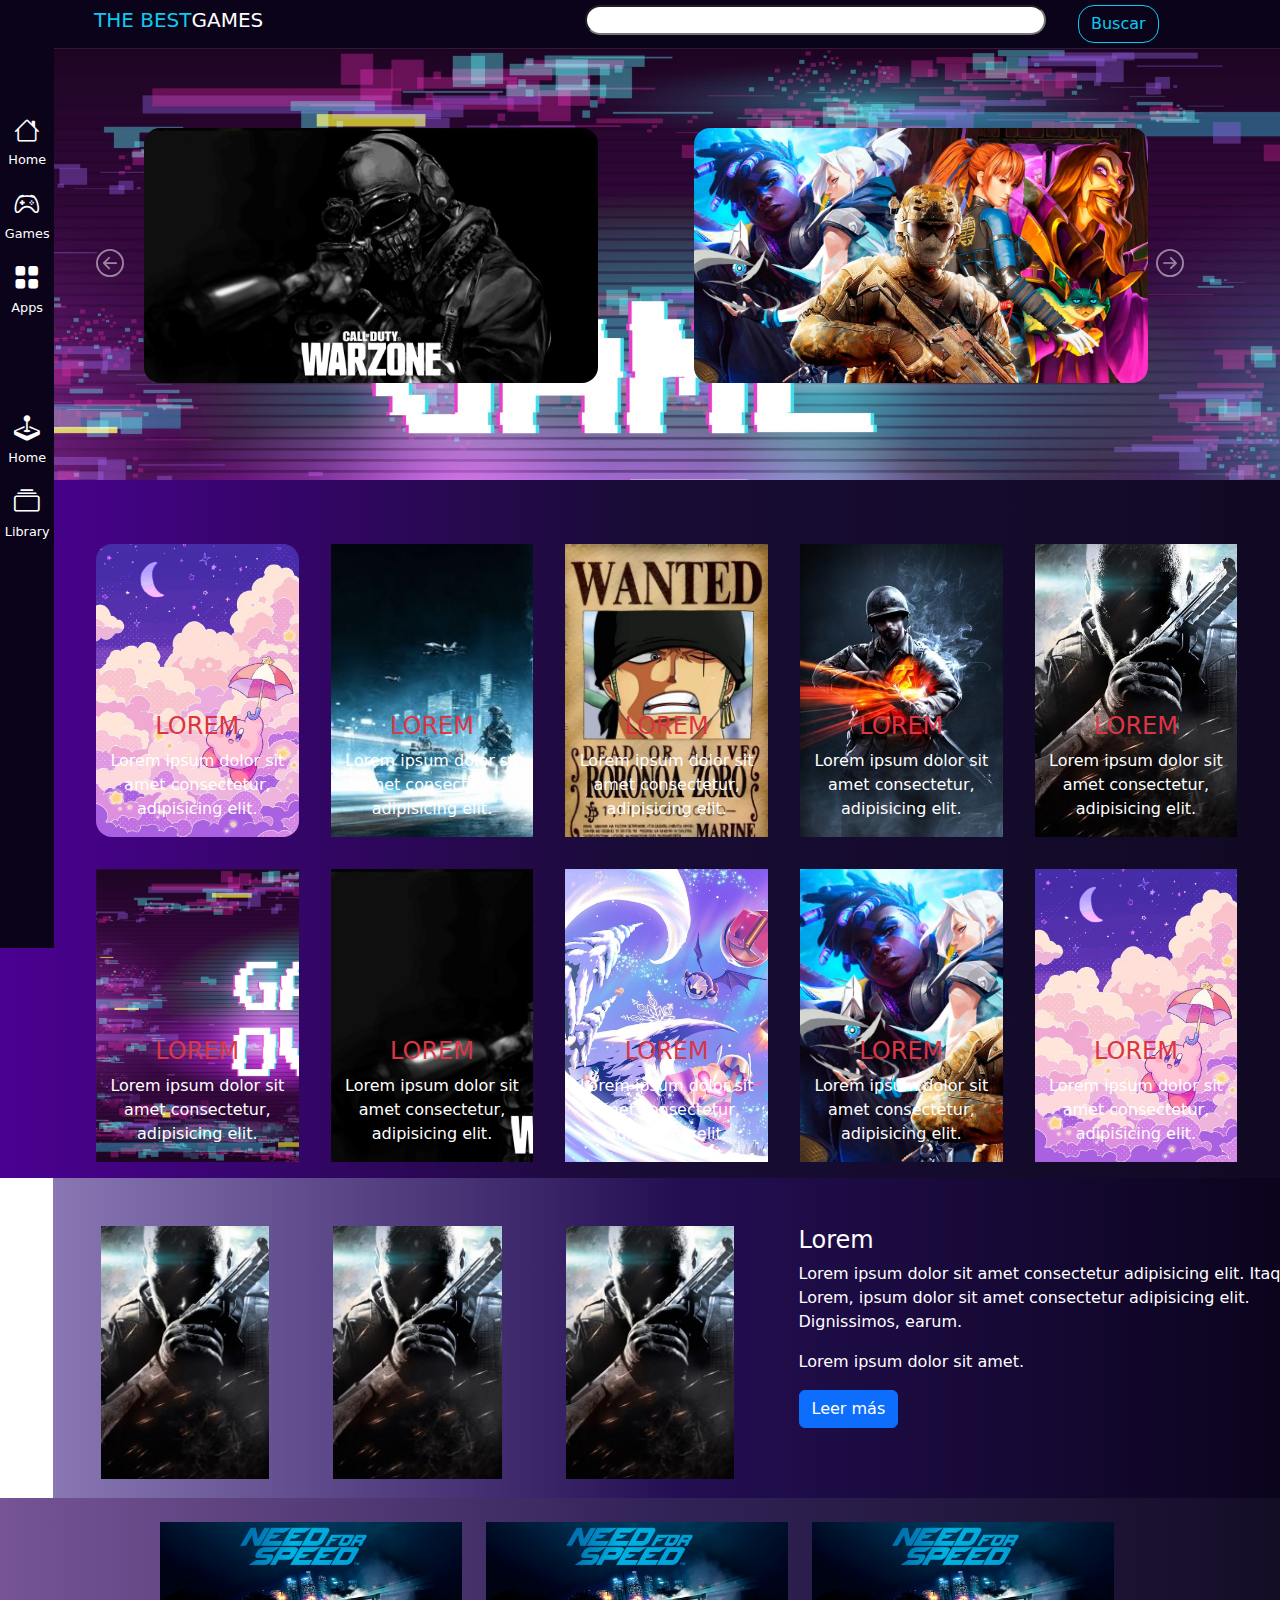
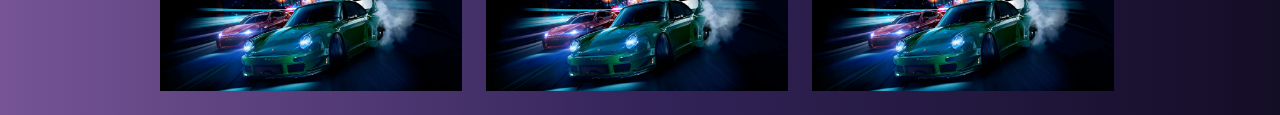
==== index.html @ 47a2bb4b "game" ====
<!DOCTYPE html>
<html lang="en">
<head>
    <meta charset="UTF-8">
    <meta name="viewport" content="width=device-width, initial-scale=1.0">
    <title>Document</title>
    <link href="https://cdn.jsdelivr.net/npm/bootstrap@5.3.3/dist/css/bootstrap.min.css" rel="stylesheet" integrity="sha384-QWTKZyjpPEjISv5WaRU9OFeRpok6YctnYmDr5pNlyT2bRjXh0JMhjY6hW+ALEwIH" crossorigin="anonymous">
    <link rel="stylesheet" href="https://cdn.jsdelivr.net/npm/bootstrap-icons@1.11.3/font/bootstrap-icons.min.css">
    <link rel="stylesheet" href="css/estilos.css">

</head>
<body>
    
    <nav class="navbar navbar-expand-lg navbar-light  fixed-top">
        <div class="container">
            <div class="row">
                <div class="col logo">            
                    <a href="#" class="navbar-brand text-white"><span class="text-info">THE BEST</span>GAMES</a>
                </div>
                <div class="col-8">
                    <div class="row">
                        <div class="col-10  text-end">
                            <input class="form-control-md me-2 rounded-4 fs-6">

                        </div>
                        <div class="col-2">
                            <button type="button" class="btn btn-outline-info rounded-4">Buscar</button>

                        </div>
                    </div>
                </div>
            </div>
        </div>
    </nav>

    <div class="barra">
        <div class="row">
            <div class="col">
                <div class="cursor">
                    <i class="bi bi-house"></i>
                    <p>Home</p>
                </div>
                <div class="cursor">
                    <i class="bi bi-controller"></i>
                    <p>Games</p>
                </div>
                <div class="cursor">
                    <i class="bi bi-grid-fill"></i>
                    <p>Apps</p>
                </div>
            </div>

            <div class="col">
                <div class="cursor">
                    <i class="bi bi-joystick"></i>
                    <p>Home</p>
                </div>
                <div class="cursor">
                    <i class="bi bi-collection"></i>
                    <p>Library</p>
                </div>
            </div>
            
        </div>

    </div>

    <div class="container-fluid mt-5">
        <div id="carouselExampleAutoplaying" class="carousel slide" data-bs-ride="carousel">
            <div class="carousel-inner carrusel">
              <div class="carousel-item active">
                    <div class="row">
                        <div class="col col-md-5 col-lg-5 rounded-4">
                            <img src="img/maxresdefault.jpg" class="d-block w-100 unidos rounded-4" alt="...">
                        </div>
                        <div class="col col-md-5 col-lg-5 desa  rounded-4">
                            <img  src="img/1592562319_787311_1598713886_noticia_normal.jpg" class="d-block w-100 unidos rounded-4  " alt="">
                        </div>
                    </div>
              </div>
              <div class="carousel-item">
                    <div class="row">
                        <div class="col col-md-5 col-lg-5 rounded-4">
                            <img src="img/maxresdefault.jpg" class="d-block w-100 unidos rounded-4" alt="...">
                        </div>
                        <div class="col col-md-5 col-lg-5 desa  rounded-4">
                            <img  src="img/1592562319_787311_1598713886_noticia_normal.jpg" class="d-block w-100 unidos rounded-4  " alt="">
                        </div>
                    </div>
              </div>
              <div class="carousel-item ">
                    <div class="row">
                        <div class="col col-md-5 col-lg-5 rounded-4">
                            <img src="img/maxresdefault.jpg" class="d-block w-100 unidos rounded-4" alt="...">
                        </div>
                        <div class="col col-md-5 col-lg-5 desa  rounded-4">
                            <img  src="img/1592562319_787311_1598713886_noticia_normal.jpg" class="d-block w-100 unidos rounded-4  " alt="">
                        </div>
                    </div>           
                </div>
            </div>
            <button class="carousel-control-prev" type="button" data-bs-target="#carouselExampleAutoplaying" data-bs-slide="prev">
              <span class="carousel-control bi bi-arrow-left-circle fs-3" aria-hidden="true"></span>
              <span class="visually-hidden">Previous</span>
            </button>
            <button class="carousel-control-next" type="button" data-bs-target="#carouselExampleAutoplaying" data-bs-slide="next">
              <span class="carousel-control bi bi-arrow-right-circle fs-3" aria-hidden="true"></span>
              <span class="visually-hidden">Next</span>
            </button>
          </div>

    </div>
    
    <section class="contenido">
        <div class="row">
            <div class="col-5 col-md-5 col-lg-2  imagen rounded-4">
                <h4><span class="text-danger">LOREM</span></h4>
                <p>Lorem ipsum dolor sit amet consectetur, adipisicing elit.</p>
            </div>
            <div class="col-5 col-md-5 col-lg-2  imagen dos">
                <h4><span class="text-danger">LOREM</span></h4>
                <p>Lorem ipsum dolor sit amet consectetur, adipisicing elit.</p>
            </div>
            <div class="col-5 col-md-5 col-lg-2  imagen tres">
                <h4><span class="text-danger">LOREM</span></h4>
                <p>Lorem ipsum dolor sit amet consectetur, adipisicing elit.</p>
            </div>
            <div class="col-5 col-md-5 col-lg-2  imagen cuatro">
                <h4><span class="text-danger">LOREM</span></h4>
                <p>Lorem ipsum dolor sit amet consectetur, adipisicing elit.</p>
            </div>
            <div class="col-5 col-md-5 col-lg-2  imagen cinco">
                <h4><span class="text-danger">LOREM</span></h4>
                <p>Lorem ipsum dolor sit amet consectetur, adipisicing elit.</p>
            </div>
            <div class="col-5 col-md-5 col-lg-2  imagen seis">
                <h4><span class="text-danger">LOREM</span></h4>
                <p>Lorem ipsum dolor sit amet consectetur, adipisicing elit.</p>
            </div>
            <div class="col-5 col-md-5 col-lg-2  imagen siete">
                <h4><span class="text-danger">LOREM</span></h4>
                <p>Lorem ipsum dolor sit amet consectetur, adipisicing elit.</p>
            </div>
            <div class="col-5 col-md-5 col-lg-2  imagen ocho">
                <h4><span class="text-danger">LOREM</span></h4>
                <p>Lorem ipsum dolor sit amet consectetur, adipisicing elit.</p>
            </div>
            <div class="col-5 col-md-5 col-lg-2  imagen nueve">
                <h4><span class="text-danger">LOREM</span></h4>
                <p>Lorem ipsum dolor sit amet consectetur, adipisicing elit.</p>
            </div>
            <div class="col-5 col-md-5 col-lg-2  imagen diez">
                <h4><span class="text-danger">LOREM</span></h4>
                <p>Lorem ipsum dolor sit amet consectetur, adipisicing elit.</p>
            </div>
          
        </div>
        
    </section>

    <section class="container-fluid-dos degrada">
        <div class="row">
          <div class="col-4 col-md-3 col-lg tama uno"> 
                <img src="img/p5.jpg" alt="">
          </div>
          <div class="col-4 col-md-3 col-lg tama"> 
                <img src="img/p5.jpg" alt="">
            </div>
          <div class="col-4 col-md-3 col-lg tama"> 
             <img src="img/p5.jpg" alt="">
            </div>
           <div class="col-12 col-md-3 col-lg-5 texto">
                <h4 class="text-white mt-5">Lorem</h4>
                <p class="text-white">Lorem ipsum dolor sit amet consectetur adipisicing elit. Itaque! Lorem, ipsum dolor sit amet consectetur adipisicing elit. Dignissimos, earum.</p>
                <p class="text-white">Lorem ipsum dolor sit amet.</p>
                <a class="btn btn-primary" href="#">Leer más</a>
            </div>
        </div>
    </section>
    <section class="container-fluid-tres">
        <div class="row">
            <div class="col-8 col-md-3 col-lg-3 pt-4 pb-4 primero">
                <img src="img/Need-for-Speed-2015-header-art.jpg" alt="">
            </div>
            <div class="col-8 col-md-3 col-lg-3  pt-4 pb-4 segundo">
                <img src="img/Need-for-Speed-2015-header-art.jpg" alt="">
            </div>
            <div class="col-8 col-md-3 col-lg-3  pt-4 pb-4 tercero">
                <img src="img/Need-for-Speed-2015-header-art.jpg" alt="">
            </div>
            
        </div>
        
    </section>
    

    





    <script src="https://cdn.jsdelivr.net/npm/bootstrap@5.3.3/dist/js/bootstrap.bundle.min.js" integrity="sha384-YvpcrYf0tY3lHB60NNkmXc5s9fDVZLESaAA55NDzOxhy9GkcIdslK1eN7N6jIeHz" crossorigin="anonymous"></script>
</body>
</html>
---- css/estilos.css ----
nav{
    background-color: rgb(10, 3, 26);
    width: 100%;
    height: 3em;
    position: fixed;
    color: white;
}
nav .row{
    width: 100%;
    margin: 0;
}

nav input{
    border-radius: 24px 24px;
    width: 80%;
}
nav i{
    font-size: 1.2em;
}
nav h2{
    font-size: 1.5em;
    padding: 0.2em;
    margin-left: 0.5em;
}

.barra{
    background-color: rgb(10, 3, 26);
    width: 3.4em;
    height: 100%;
    position: fixed;
    color: white;
    
}
.row{
    height: 50%;
    margin-top: 4em;
}
.barra .col{
    font-size: 1.6em;
    text-align: center;
    margin: 0 auto;
    margin-bottom: 3em;
    cursor: pointer;
}
.barra .col p{
    font-size: 0.5em;
}
.barra .cursor:hover{
    color: rgba(121, 110, 110, 0.685);
}

.container-fluid{ 
    padding: 1em;
    width: 100%;
    
    background-image: url('..//img/R.jpg');
    background-size: cover;
}

.container-fluid .col{
    
    margin-left: 4.5em;
    
}



img{
    max-width: 100%;
}


#carouselE1, .carousel-item{
    height: 400px;
}
.carrusel{
    width: 90%;
    margin-left: 3.5em;
}

.contenido{
    
    background-color: rgba(10, 3, 26, 0.952);
    background-image: linear-gradient( to right, rgb(75, 0, 146),  rgba(26, 10, 63, 0.63), rgba(13, 5, 34, 0.548) );
    padding-top: 1em;
    padding-bottom: 1em;
    background-size: cover;
}
.contenido .imagen{
    background-image: url('..//img/ky.jpg');
    background-size: cover;
    margin-left: 2em;
    cursor: pointer;
    margin-top: 2em;
}
.contenido  .dos{
    background-image: url('..//img/p1.jpg');
    background-size: cover;
   
}
.contenido  .tres{
    background-image: url('..//img/p2.jpg');
    background-size: cover;
   
}
.contenido  .cuatro{
    background-image: url('..//img/p3.jpg');
    background-size: cover;
   
}
.contenido  .cinco{
    background-image: url('..//img/p5.jpg');
    background-size: cover;
   
}
.contenido  .seis{
    background-image: url('..//img/R.jpg');
    background-size: cover;
   
}
.contenido  .siete{
    background-image: url('..//img/maxresdefault.jpg');
    background-size: cover;
   
}
.contenido  .ocho{
    background-image: url('..//img/ky2.jpg');
    background-size: cover;
   
}
.contenido  .nueve{
    background-image: url('..//img/1592562319_787311_1598713886_noticia_normal.jpg');
    background-size: cover;
   
}
.contenido .imagen:hover{
    transition-duration: 1s ;
    width: 20%
    
}

.contenido .row{
    width: 95%;
    margin-left: 4em;
    text-align: center;
    margin-top: 1em;
}

.contenido .row h4{
    margin-top: 7em;
}
.contenido p{
    color: white;
}

.container-fluid-dos{
    border: black ;
    width: 98%;
    height: 20em;
    margin-left: 3.3em;
    margin-top: -4em;
    background-color: rgba(10, 3, 26, 0.952);
    background-image: linear-gradient( to right, rgba(143, 124, 187, 0.952),  rgba(36, 14, 85, 0.952), rgba(10, 3, 26, 0.952) );
}

.container-fluid-tres{
    margin-top: -4em;
    background-image: linear-gradient( to right, rgb(118, 84, 150),  rgba(31, 14, 73, 0.911), rgba(13, 6, 32, 0.973) );

}
.container .col{
    margin-right: 1em;
}


.degrada .tama{
    margin-top: 3em;
    padding-bottom: 3em;
    margin-right: -2em;
    
}
.degrada .uno{
    margin-left: 3em;
}

.degrada img{
    width: 70%;
}
.container-fluid-tres .primero{
    margin-left: 10em;
}
.container-fluid-tres .primero, .container-fluid-tres .segundo, .container-fluid-tres .tercero:hover{
    cursor: pointer;
    opacity: 20;
}


@media (max-width: 370px){
    .carousel-item{
        height: 15em;
        width: 110%;
        margin-left: -3em;
        
    }

    .carousel-item img{
        height: 200px;
    }

   
    .navbar .logo{
        display: none;
    }
    
    .barra{
        display: none;
    }
    .carousel-caption{
        bottom: 20px;
    }
    
    .carrusel{
        margin-left: 2em;
    }
    .container-fluid .col{
        
       margin-left: -2em;
       margin-top: -3em; 

        
    }
    
   
}
@media (max-width: 767px){
    .carousel-item{
        min-height: 200px;
    }
    .navbar .logo{
        display: none;
    }

    .carousel-item img{
        height: 300px;
    }
    .carousel-item .desa{
        display: none;
    }
    .carousel-caption{
        bottom: 30px;
    }

    .carousel-caption h5{
        font-size: 50px;
        margin-top: 0;
    }

    .carousel-caption p{
        width: 100%;
        font-size: 16px;
    }

   .bi-arrow-left-circle{
    margin-left: 2em;
   }
    .container-fluid .col{
        margin-left: -0.1em;
        
    }


   

    .contenido .imagen:hover{
        transition: none;
        display: none;
        
    }

    .degrada a{
        margin-left: 14em;
    }
    .degrada .texto p, .texto h4{
       display: none;
    }

    .container-fluid-tres .primero, .container-fluid-tres .segundo, .container-fluid-tres .tercero{
        margin-left: 8em;
    }
}



@media (min-width: 767px) and (max-width: 1115px){
   
    .container-fluid .col{
        margin-top: 1em;
        margin-left: 3em;
        
    }



    .contenido .imagen:hover{
        transition-duration: 1s ;
        width: 40%
        
    }


    
}
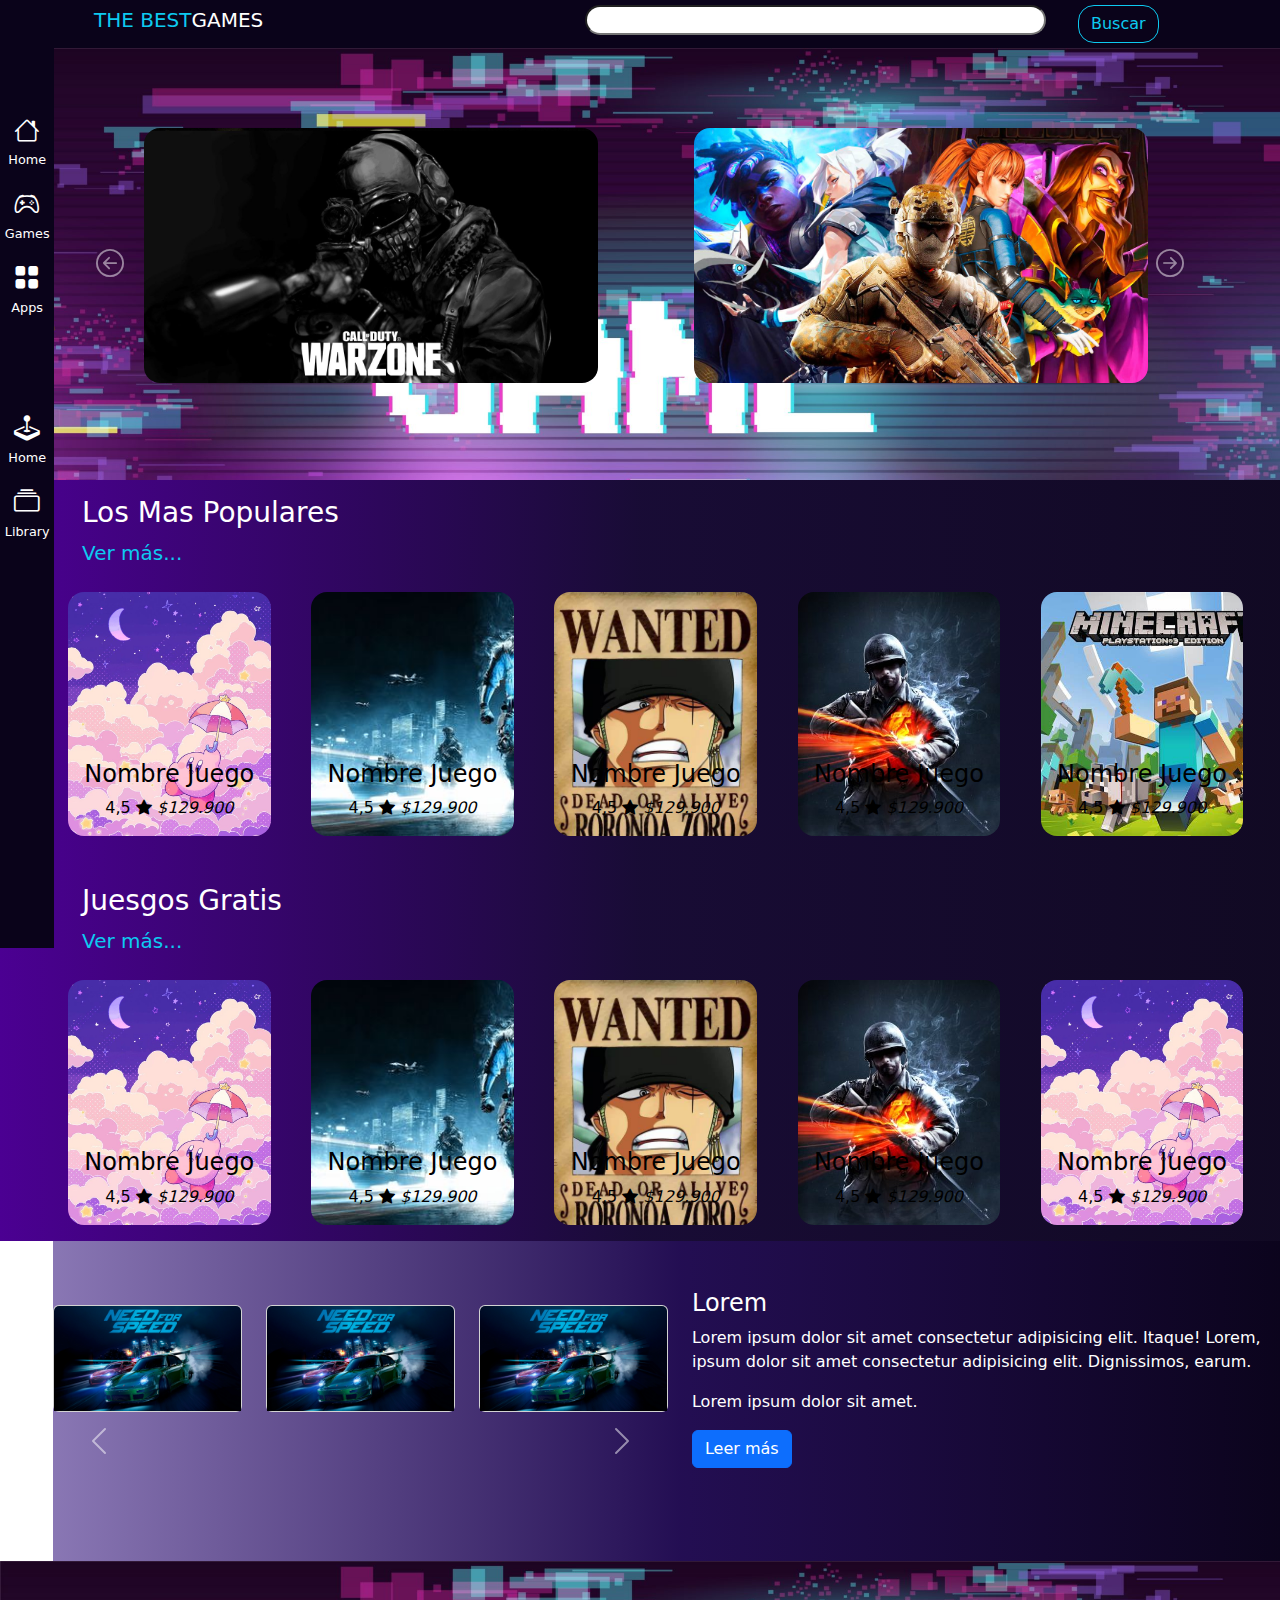
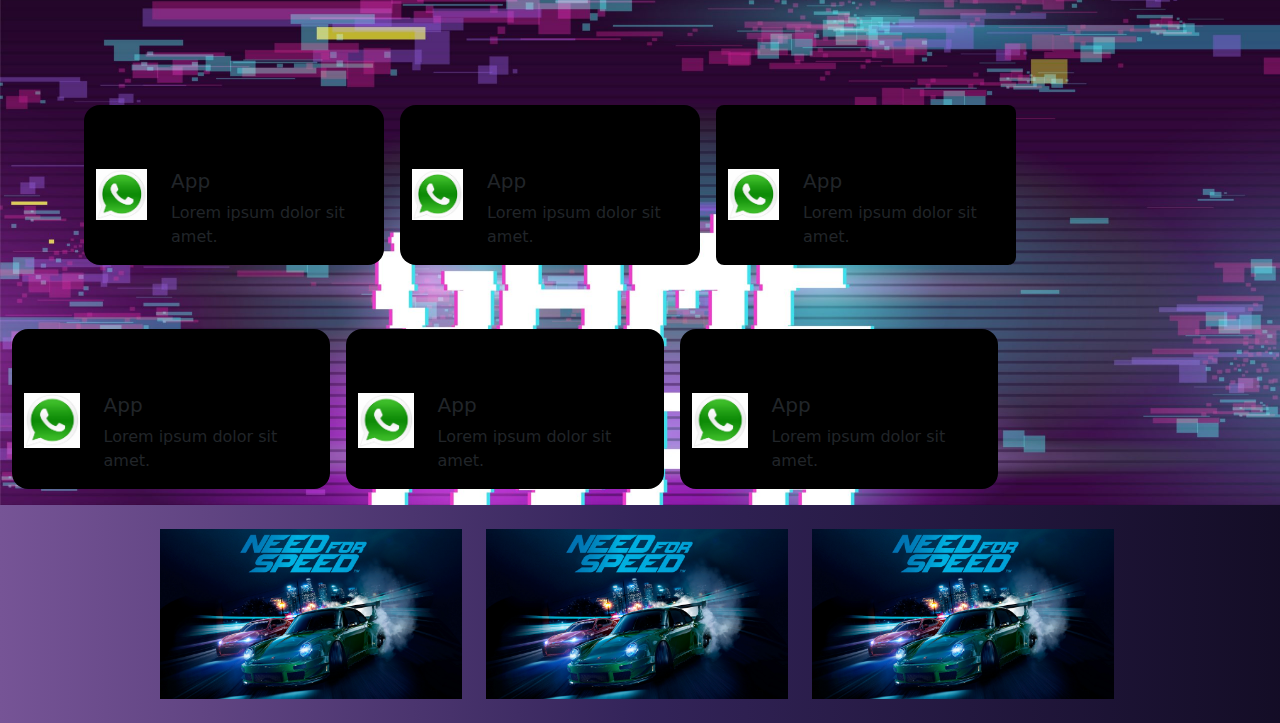
==== commit cad4dd2e: "game" ====
--- a/index.html
+++ b/index.html
@@ -111,72 +111,243 @@
 
     </div>
     
+    
     <section class="contenido">
-        <div class="row">
-            <div class="col-5 col-md-5 col-lg-2  imagen rounded-4">
-                <h4><span class="text-danger">LOREM</span></h4>
-                <p>Lorem ipsum dolor sit amet consectetur, adipisicing elit.</p>
-            </div>
-            <div class="col-5 col-md-5 col-lg-2  imagen dos">
-                <h4><span class="text-danger">LOREM</span></h4>
-                <p>Lorem ipsum dolor sit amet consectetur, adipisicing elit.</p>
-            </div>
-            <div class="col-5 col-md-5 col-lg-2  imagen tres">
-                <h4><span class="text-danger">LOREM</span></h4>
-                <p>Lorem ipsum dolor sit amet consectetur, adipisicing elit.</p>
-            </div>
-            <div class="col-5 col-md-5 col-lg-2  imagen cuatro">
-                <h4><span class="text-danger">LOREM</span></h4>
-                <p>Lorem ipsum dolor sit amet consectetur, adipisicing elit.</p>
-            </div>
-            <div class="col-5 col-md-5 col-lg-2  imagen cinco">
-                <h4><span class="text-danger">LOREM</span></h4>
-                <p>Lorem ipsum dolor sit amet consectetur, adipisicing elit.</p>
-            </div>
-            <div class="col-5 col-md-5 col-lg-2  imagen seis">
-                <h4><span class="text-danger">LOREM</span></h4>
-                <p>Lorem ipsum dolor sit amet consectetur, adipisicing elit.</p>
-            </div>
-            <div class="col-5 col-md-5 col-lg-2  imagen siete">
-                <h4><span class="text-danger">LOREM</span></h4>
-                <p>Lorem ipsum dolor sit amet consectetur, adipisicing elit.</p>
-            </div>
-            <div class="col-5 col-md-5 col-lg-2  imagen ocho">
-                <h4><span class="text-danger">LOREM</span></h4>
-                <p>Lorem ipsum dolor sit amet consectetur, adipisicing elit.</p>
-            </div>
-            <div class="col-5 col-md-5 col-lg-2  imagen nueve">
-                <h4><span class="text-danger">LOREM</span></h4>
-                <p>Lorem ipsum dolor sit amet consectetur, adipisicing elit.</p>
-            </div>
-            <div class="col-5 col-md-5 col-lg-2  imagen diez">
-                <h4><span class="text-danger">LOREM</span></h4>
-                <p>Lorem ipsum dolor sit amet consectetur, adipisicing elit.</p>
-            </div>
-          
+        <div class="titu   container">
+            <h4 class="text-white fs-3">Los Mas Populares</h4>
+            <span class="text-end fs-5 text-info text-end">Ver más...</span>
+        </div>
+        <div class="row">
+            <div class="col-sm-5 col-md-3 col-lg-2 m-auto ms-1 mt-2 imagen rounded-4">
+                <h4><span class="text-black">Nombre Juego</span></h4>
+                <p class="text-black">4,5 <i class="bi bi-star-fill"> $129.900</i></p>
+            </div>
+            <div class="col-sm-5 col-md-3 col-lg-2 m-auto ms-1 mt-2 imagen rounded-4 dos">
+                <h4><span class="text-black">Nombre Juego</span></h4>
+                <p class="text-black">4,5 <i class="bi bi-star-fill"> $129.900</i></p>
+            </div>
+            <div class="col-sm-5 col-md-3 col-lg-2 m-auto ms-1 mt-2 imagen rounded-4 tres">
+                <h4><span class="text-black">Nombre Juego</span></h4>
+                <p class="text-black">4,5 <i class="bi bi-star-fill"> $129.900</i></p>
+            </div>
+            <div class="col-sm-5 col-md-4 col-lg-2 m-auto ms-1 mt-2 imagen rounded-4 cuatro">
+                <h4><span class="text-black">Nombre Juego</span></h4>
+                <p class="text-black">4,5 <i class="bi bi-star-fill"> $129.900</i></p>
+            </div>
+            <div class="col-sm-6 col-md-4 col-lg-2 m-auto ms-1 mt-2 cinco rounded-4">
+                <h4><span class="text-black">Nombre Juego</span></h4>
+                <p class="text-black">4,5 <i class="bi bi-star-fill"> $129.900</i></p>
+            </div>
+           
+            
+        </div>
+        
+        
+        <div class="titu  mt-5 container">
+            <h4 class="text-white fs-3">Juesgos Gratis </h4>
+            <span class="text-end fs-5 text-info">Ver más...</span>
+        </div>
+        <div class="row">
+            <div class="col-sm-5 col-md-3 col-lg-2 m-auto ms-1 mt-2 imagen rounded-4">
+                <h4><span class="text-black">Nombre Juego</span></h4>
+                <p class="text-black">4,5 <i class="bi bi-star-fill"> $129.900</i></p>
+            </div>
+            <div class="col-sm-5 col-md-3 col-lg-2 m-auto ms-1 mt-2 imagen rounded-4 dos">
+                <h4><span class="text-black">Nombre Juego</span></h4>
+                <p class="text-black">4,5 <i class="bi bi-star-fill"> $129.900</i></p>
+            </div>
+            <div class="col-sm-5 col-md-3 col-lg-2 m-auto ms-1 mt-2 imagen rounded-4 tres">
+                <h4><span class="text-black">Nombre Juego</span></h4>
+                <p class="text-black">4,5 <i class="bi bi-star-fill"> $129.900</i></p>
+            </div>
+            <div class="col-sm-5 col-md-4 col-lg-2 m-auto ms-1 mt-2 imagen rounded-4 cuatro">
+                <h4><span class="text-black">Nombre Juego</span></h4>
+                <p class="text-black">4,5 <i class="bi bi-star-fill"> $129.900</i></p>
+            </div>
+            <div class="col-sm-6 col-md-4 col-lg-2 m-auto ms-1 mt-2 imagen rounded-4">
+                <h4><span class="text-black">Nombre Juego</span></h4>
+                <p class="text-black">4,5 <i class="bi bi-star-fill"> $129.900</i></p>
+            </div>
         </div>
         
     </section>
 
     <section class="container-fluid-dos degrada">
         <div class="row">
-          <div class="col-4 col-md-3 col-lg tama uno"> 
-                <img src="img/p5.jpg" alt="">
-          </div>
-          <div class="col-4 col-md-3 col-lg tama"> 
-                <img src="img/p5.jpg" alt="">
-            </div>
-          <div class="col-4 col-md-3 col-lg tama"> 
-             <img src="img/p5.jpg" alt="">
-            </div>
-           <div class="col-12 col-md-3 col-lg-5 texto">
+            <div class="col-12 col-md-3 col-lg-6">
+                <div id="carouselExampleAutoplaying" class="carousel slide" data-bs-ride="carousel">
+                    <div class="carousel-inner">
+                      <div class="carousel-item active">
+                            <div class="row">
+                                <div class="col-4">
+                                    <div class="card " >
+                                        <img src="img/Need-for-Speed-2015-header-art.jpg" class="card-img-top w-100 " alt="imagen_HALO">
+                                        
+                                    </div>
+                                </div>
+                                <div class="col-4">
+                                    <div class="card " >
+                                        <img src="img/Need-for-Speed-2015-header-art.jpg" class="card-img-top w-100 " alt="imagen_HALO">
+                                        
+                                    </div>
+                                </div>
+                                <div class="col-4">
+                                    <div class="card " >
+                                        <img src="img/Need-for-Speed-2015-header-art.jpg" class="card-img-top w-100 " alt="imagen_HALO">
+                                        
+                                    </div>
+                                </div>
+                            </div>
+                      </div>
+                      <div class="carousel-item">
+                            <div class="row">
+                                <div class="col-4">
+                                    <div class="card " >
+                                        <img src="img/ha1.jpg" class="card-img-top w-100 " alt="imagen_HALO">
+                                        
+                                    </div>
+                                </div>
+                                <div class="col-4">
+                                    <div class="card " >
+                                        <img src="img/ha1.jpg" class="card-img-top w-100 " alt="imagen_HALO">
+                                        
+                                    </div>
+                                </div>
+                                <div class="col-4">
+                                    <div class="card " >
+                                        <img src="img/ha1.jpg" class="card-img-top w-100 " alt="imagen_HALO">
+                                        
+                                    </div>
+                                </div>
+                            </div>
+                      </div>
+                      <div class="carousel-item">
+                            <div class="row">
+                                <div class="col-4">
+                                    <div class="card " >
+                                        <img src="img/ha1.jpg" class="card-img-top w-100 " alt="imagen_HALO">
+                                        
+                                    </div>
+                                </div>
+                                <div class="col-4">
+                                    <div class="card " >
+                                        <img src="img/ha1.jpg" class="card-img-top w-100 " alt="imagen_HALO">
+                                        
+                                    </div>
+                                </div>
+                                <div class="col-4">
+                                    <div class="card " >
+                                        <img src="img/ha1.jpg" class="card-img-top w-100 " alt="imagen_HALO">
+                                        
+                                    </div>
+                                </div>
+                            </div>
+                      </div>
+                    </div>
+                    <button class="carousel-control-prev" type="button" data-bs-target="#carouselExampleAutoplaying" data-bs-slide="prev">
+                      <span class="carousel-control-prev-icon" aria-hidden="true"></span>
+                      <span class="visually-hidden">Previous</span>
+                    </button>
+                    <button class="carousel-control-next" type="button" data-bs-target="#carouselExampleAutoplaying" data-bs-slide="next">
+                      <span class="carousel-control-next-icon" aria-hidden="true"></span>
+                      <span class="visually-hidden">Next</span>
+                    </button>
+                </div>
+               
+            </div>
+            <div class="col-12 col-md-3 col-lg-6 texto">
                 <h4 class="text-white mt-5">Lorem</h4>
                 <p class="text-white">Lorem ipsum dolor sit amet consectetur adipisicing elit. Itaque! Lorem, ipsum dolor sit amet consectetur adipisicing elit. Dignissimos, earum.</p>
                 <p class="text-white">Lorem ipsum dolor sit amet.</p>
                 <a class="btn btn-primary" href="#">Leer más</a>
             </div>
-        </div>
+           
+        </div>
+       
     </section>
+
+    <section class="container-fluid">
+        <div class="row">
+            <div class="col">
+                <div class="row">
+                    <div class="col-3 me-2 ms-2 bg-black rounded-4  ">
+                        <div class="row">
+                            <div class="col-3">
+                                <img src="img/OIP.jpg" alt="">
+                            </div>
+                            <div class="col-9">
+                                <h5>App</h5>
+                                <p>Lorem ipsum dolor sit amet.</p>
+                            </div>
+                        </div>
+                    </div>
+                    <div class="col-3 me-2 ms-2 bg-black rounded-4  ">
+                        <div class="row">
+                            <div class="col-3">
+                                <img src="img/OIP.jpg" alt="">
+                            </div>
+                            <div class="col-9">
+                                <h5>App</h5>
+                                <p>Lorem ipsum dolor sit amet.</p>
+                            </div>
+                        </div>
+                    </div>
+                    <div class="col-3 me-2 ms-2 bg-black rounded-3  ">
+                        <div class="row tex">
+                            <div class="col-3">
+                                <img src="img/OIP.jpg" alt="">
+                            </div>
+                            <div class="col-9">
+                                <h5>App</h5>
+                                <p>Lorem ipsum dolor sit amet.</p>
+                            </div>
+                        </div>
+                    </div>
+                </div>
+            </div>
+        </div>
+        <div class="row">
+            <div class="col-3 me-2 ms-2 bg-black rounded-4  ">
+                <div class="row">
+                    <div class="col-3">
+                        <img src="img/OIP.jpg" alt="">
+                    </div>
+                    <div class="col-9">
+                        <h5>App</h5>
+                        <p>Lorem ipsum dolor sit amet.</p>
+                    </div>
+                </div>
+               
+            </div>
+            <div class="col-3 me-2 ms-2 bg-black rounded-4  ">
+                <div class="row">
+                    <div class="col-3">
+                        <img src="img/OIP.jpg" alt="">
+                    </div>
+                    <div class="col-9">
+                        <h5>App</h5>
+                        <p>Lorem ipsum dolor sit amet.</p>
+                    </div>
+                </div>
+               
+            </div>
+            <div class="col-3 me-2 ms-2 bg-black rounded-4  ">
+                <div class="row">
+                    <div class="col-3">
+                        <img src="img/OIP.jpg" alt="">
+                    </div>
+                    <div class="col-9">
+                        <h5>App</h5>
+                        <p>Lorem ipsum dolor sit amet.</p>
+                    </div>
+                </div>
+               
+            </div>
+        </div>
+
+    </section>
+
+
     <section class="container-fluid-tres">
         <div class="row">
             <div class="col-8 col-md-3 col-lg-3 pt-4 pb-4 primero">
--- a/css/estilos.css
+++ b/css/estilos.css
@@ -77,6 +77,11 @@
     width: 90%;
     margin-left: 3.5em;
 }
+.color{
+    background-color: rgba(10, 3, 26, 0.952);
+    background-image: linear-gradient( to right, rgb(75, 0, 146),  rgba(26, 10, 63, 0.63), rgba(13, 5, 34, 0.548) );
+
+}
 
 .contenido{
     
@@ -86,6 +91,10 @@
     padding-bottom: 1em;
     background-size: cover;
 }
+.contenido .imagen:hover{
+    transform: scale(1.02);
+    
+}
 .contenido .imagen{
     background-image: url('..//img/ky.jpg');
     background-size: cover;
@@ -109,7 +118,7 @@
    
 }
 .contenido  .cinco{
-    background-image: url('..//img/p5.jpg');
+    background-image: url('..//img/mine.jpg');
     background-size: cover;
    
 }
@@ -133,11 +142,7 @@
     background-size: cover;
    
 }
-.contenido .imagen:hover{
-    transition-duration: 1s ;
-    width: 20%
-    
-}
+
 
 .contenido .row{
     width: 95%;
@@ -189,9 +194,18 @@
 .container-fluid-tres .primero{
     margin-left: 10em;
 }
-.container-fluid-tres .primero, .container-fluid-tres .segundo, .container-fluid-tres .tercero:hover{
+
+
+.ancho{
+    width: 96%;
+    margin-left: 3.4em;
+}
+.titu:hover{
+    background-color: ;
+    transform: scaleX(0.98);
+    transition-duration: 1s;
     cursor: pointer;
-    opacity: 20;
+
 }
 
 
@@ -271,11 +285,7 @@
 
    
 
-    .contenido .imagen:hover{
-        transition: none;
-        display: none;
-        
-    }
+   
 
     .degrada a{
         margin-left: 14em;
@@ -301,12 +311,7 @@
 
 
 
-    .contenido .imagen:hover{
-        transition-duration: 1s ;
-        width: 40%
-        
-    }
-
-
-    
-}
+   
+
+    
+}
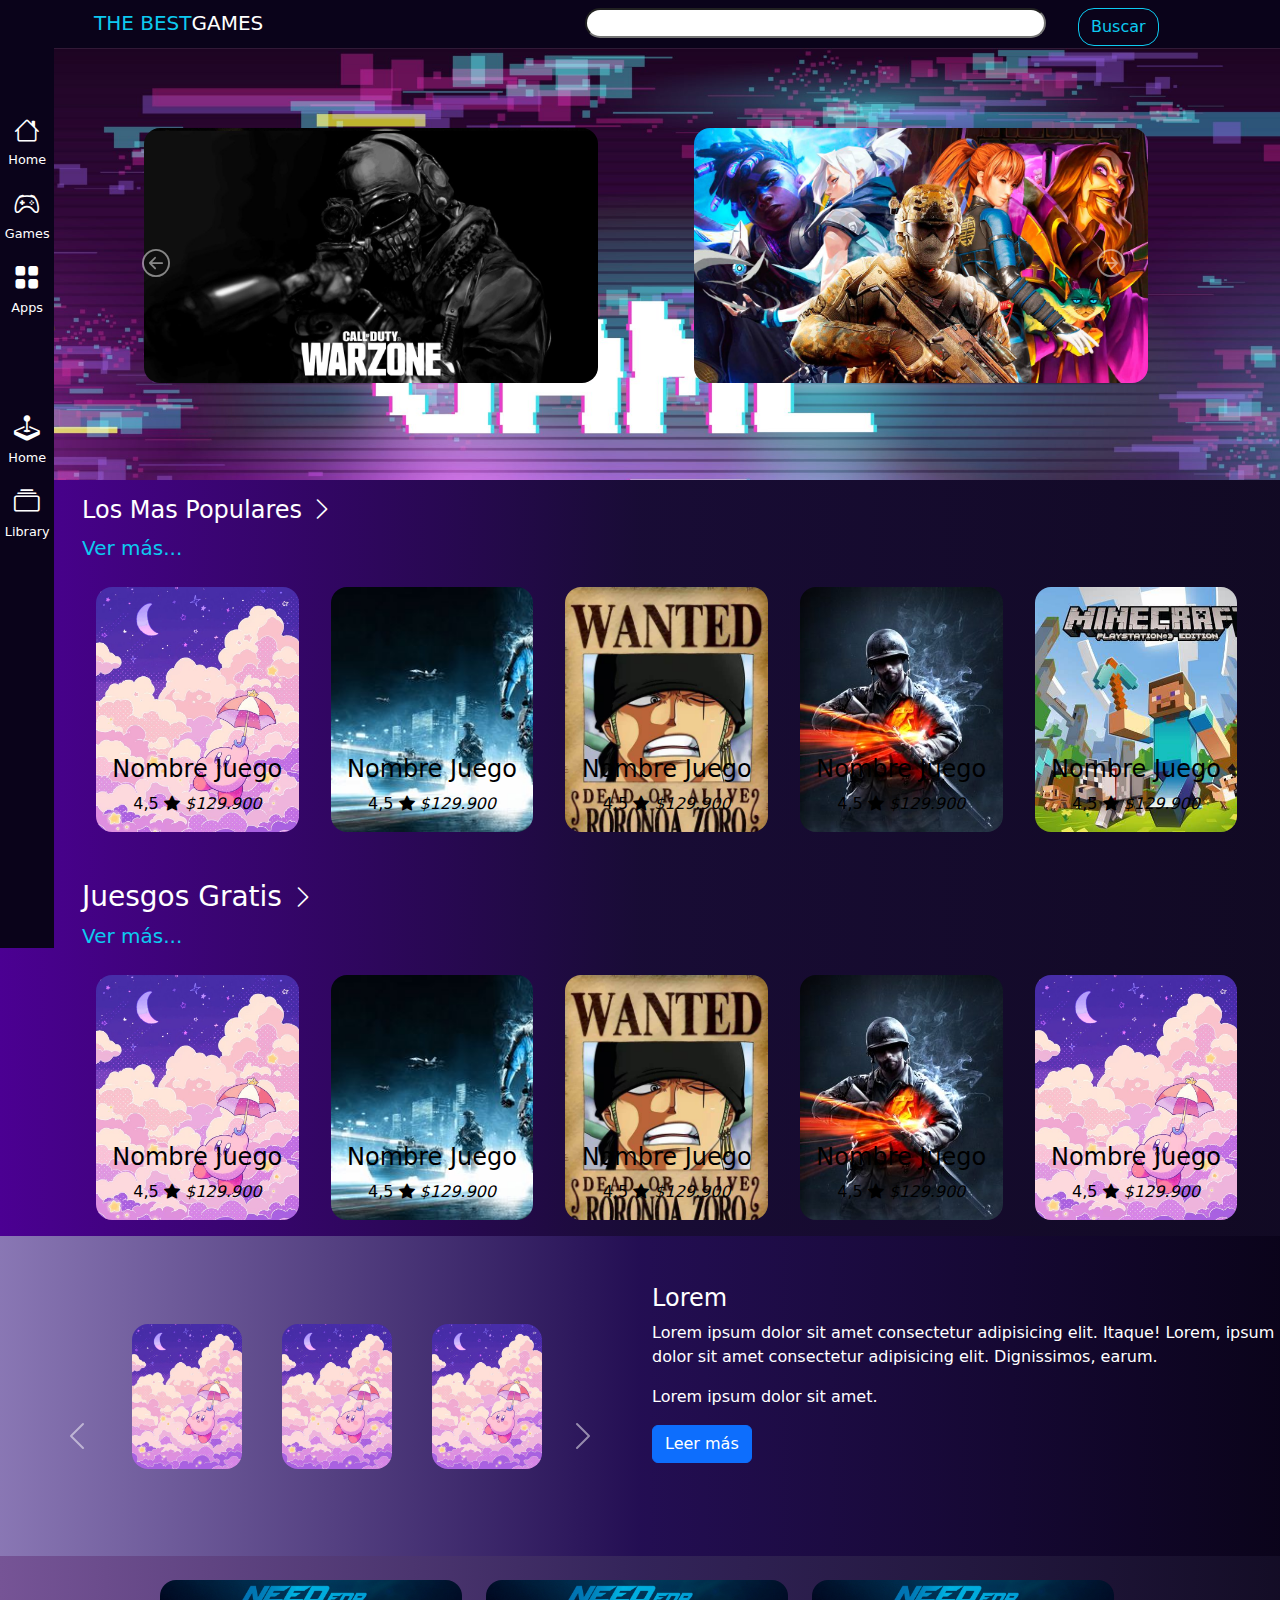
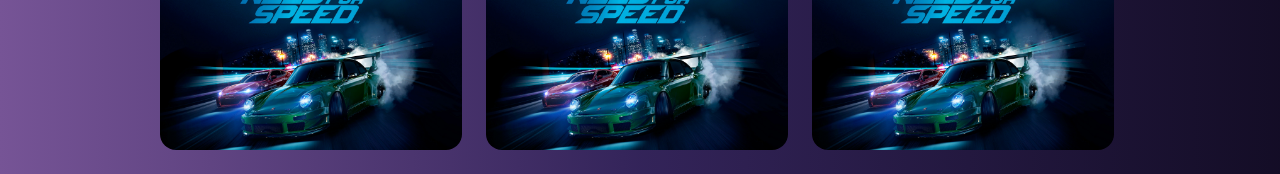
==== commit 5a6159c2: "game" ====
--- a/index.html
+++ b/index.html
@@ -11,7 +11,7 @@
 </head>
 <body>
     
-    <nav class="navbar navbar-expand-lg navbar-light  fixed-top">
+    <nav class="navbar navbar-lg  fixed-top">
         <div class="container">
             <div class="row">
                 <div class="col logo">            
@@ -33,8 +33,11 @@
         </div>
     </nav>
 
+    
     <div class="barra">
-        <div class="row">
+        <input type="checkbox" id="menu-toggle">
+        <label for="menu-toggle" class="menu-icon">&#9776;</label>
+        <div class="row menu-items">
             <div class="col">
                 <div class="cursor">
                     <i class="bi bi-house"></i>
@@ -65,9 +68,9 @@
 
     </div>
 
-    <div class="container-fluid mt-5">
-        <div id="carouselExampleAutoplaying" class="carousel slide" data-bs-ride="carousel">
-            <div class="carousel-inner carrusel">
+    <div class="container-fluid fondo mt-5">
+        <div id="carouselExampleAutoplaying" class="carousel slide carrusel" data-bs-ride="carousel">
+            <div class="carousel-inner ">
               <div class="carousel-item active">
                     <div class="row">
                         <div class="col col-md-5 col-lg-5 rounded-4">
@@ -111,30 +114,29 @@
 
     </div>
     
-    
     <section class="contenido">
-        <div class="titu   container">
-            <h4 class="text-white fs-3">Los Mas Populares</h4>
+        <div class="titu  container">
+            <h4 class="text-white fs-4">Los Mas Populares <i class="bi bi-chevron-right fs-4"></i></h4>
             <span class="text-end fs-5 text-info text-end">Ver más...</span>
         </div>
         <div class="row">
-            <div class="col-sm-5 col-md-3 col-lg-2 m-auto ms-1 mt-2 imagen rounded-4">
-                <h4><span class="text-black">Nombre Juego</span></h4>
-                <p class="text-black">4,5 <i class="bi bi-star-fill"> $129.900</i></p>
-            </div>
-            <div class="col-sm-5 col-md-3 col-lg-2 m-auto ms-1 mt-2 imagen rounded-4 dos">
-                <h4><span class="text-black">Nombre Juego</span></h4>
-                <p class="text-black">4,5 <i class="bi bi-star-fill"> $129.900</i></p>
-            </div>
-            <div class="col-sm-5 col-md-3 col-lg-2 m-auto ms-1 mt-2 imagen rounded-4 tres">
-                <h4><span class="text-black">Nombre Juego</span></h4>
-                <p class="text-black">4,5 <i class="bi bi-star-fill"> $129.900</i></p>
-            </div>
-            <div class="col-sm-5 col-md-4 col-lg-2 m-auto ms-1 mt-2 imagen rounded-4 cuatro">
-                <h4><span class="text-black">Nombre Juego</span></h4>
-                <p class="text-black">4,5 <i class="bi bi-star-fill"> $129.900</i></p>
-            </div>
-            <div class="col-sm-6 col-md-4 col-lg-2 m-auto ms-1 mt-2 cinco rounded-4">
+            <div class="col-7 col-sm-5 col-md-3 col-lg-2  mt-2 imagen rounded-4">
+                <h4><span class="text-black">Nombre Juego</span></h4>
+                <p class="text-black">4,5 <i class="bi bi-star-fill"> $129.900</i></p>
+            </div>
+            <div class="col-7 col-sm-5 col-md-3 col-lg-2  mt-2 imagen rounded-4 dos">
+                <h4><span class="text-black">Nombre Juego</span></h4>
+                <p class="text-black">4,5 <i class="bi bi-star-fill"> $129.900</i></p>
+            </div>
+            <div class="col-7 col-sm-5 col-md-3 col-lg-2  mt-2 imagen rounded-4 tres">
+                <h4><span class="text-black">Nombre Juego</span></h4>
+                <p class="text-black">4,5 <i class="bi bi-star-fill"> $129.900</i></p>
+            </div>
+            <div class="col-7 col-sm-5 col-md-4 col-lg-2  mt-2 imagen rounded-4 cuatro">
+                <h4><span class="text-black">Nombre Juego</span></h4>
+                <p class="text-black">4,5 <i class="bi bi-star-fill"> $129.900</i></p>
+            </div>
+            <div class="col-7 col-sm-10 col-md-4 col-lg-2  mt-2 cinco imagen rounded-4">
                 <h4><span class="text-black">Nombre Juego</span></h4>
                 <p class="text-black">4,5 <i class="bi bi-star-fill"> $129.900</i></p>
             </div>
@@ -144,27 +146,27 @@
         
         
         <div class="titu  mt-5 container">
-            <h4 class="text-white fs-3">Juesgos Gratis </h4>
+            <h4 class="text-white fs-3">Juesgos Gratis <i class="bi bi-chevron-right fs-4"></i></h4>
             <span class="text-end fs-5 text-info">Ver más...</span>
         </div>
         <div class="row">
-            <div class="col-sm-5 col-md-3 col-lg-2 m-auto ms-1 mt-2 imagen rounded-4">
-                <h4><span class="text-black">Nombre Juego</span></h4>
-                <p class="text-black">4,5 <i class="bi bi-star-fill"> $129.900</i></p>
-            </div>
-            <div class="col-sm-5 col-md-3 col-lg-2 m-auto ms-1 mt-2 imagen rounded-4 dos">
-                <h4><span class="text-black">Nombre Juego</span></h4>
-                <p class="text-black">4,5 <i class="bi bi-star-fill"> $129.900</i></p>
-            </div>
-            <div class="col-sm-5 col-md-3 col-lg-2 m-auto ms-1 mt-2 imagen rounded-4 tres">
-                <h4><span class="text-black">Nombre Juego</span></h4>
-                <p class="text-black">4,5 <i class="bi bi-star-fill"> $129.900</i></p>
-            </div>
-            <div class="col-sm-5 col-md-4 col-lg-2 m-auto ms-1 mt-2 imagen rounded-4 cuatro">
-                <h4><span class="text-black">Nombre Juego</span></h4>
-                <p class="text-black">4,5 <i class="bi bi-star-fill"> $129.900</i></p>
-            </div>
-            <div class="col-sm-6 col-md-4 col-lg-2 m-auto ms-1 mt-2 imagen rounded-4">
+            <div class="col-7 col-sm-5 col-md-3 col-lg-2  mt-2 imagen rounded-4">
+                <h4><span class="text-black">Nombre Juego</span></h4>
+                <p class="text-black">4,5 <i class="bi bi-star-fill"> $129.900</i></p>
+            </div>
+            <div class="col-7 col-sm-5 col-md-3 col-lg-2  mt-2 imagen rounded-4 dos">
+                <h4><span class="text-black">Nombre Juego</span></h4>
+                <p class="text-black">4,5 <i class="bi bi-star-fill"> $129.900</i></p>
+            </div>
+            <div class="col-7 col-sm-5 col-md-3 col-lg-2  mt-2 imagen rounded-4 tres">
+                <h4><span class="text-black">Nombre Juego</span></h4>
+                <p class="text-black">4,5 <i class="bi bi-star-fill"> $129.900</i></p>
+            </div>
+            <div class="col-7 col-sm-5 col-md-4 col-lg-2  mt-2 imagen rounded-4 cuatro">
+                <h4><span class="text-black">Nombre Juego</span></h4>
+                <p class="text-black">4,5 <i class="bi bi-star-fill"> $129.900</i></p>
+            </div>
+            <div class="col-7 col-sm-10 col-md-4 col-lg-2  mt-2 imagen rounded-4">
                 <h4><span class="text-black">Nombre Juego</span></h4>
                 <p class="text-black">4,5 <i class="bi bi-star-fill"> $129.900</i></p>
             </div>
@@ -172,90 +174,64 @@
         
     </section>
 
-    <section class="container-fluid-dos degrada">
-        <div class="row">
-            <div class="col-12 col-md-3 col-lg-6">
-                <div id="carouselExampleAutoplaying" class="carousel slide" data-bs-ride="carousel">
-                    <div class="carousel-inner">
-                      <div class="carousel-item active">
-                            <div class="row">
-                                <div class="col-4">
-                                    <div class="card " >
-                                        <img src="img/Need-for-Speed-2015-header-art.jpg" class="card-img-top w-100 " alt="imagen_HALO">
-                                        
-                                    </div>
-                                </div>
-                                <div class="col-4">
-                                    <div class="card " >
-                                        <img src="img/Need-for-Speed-2015-header-art.jpg" class="card-img-top w-100 " alt="imagen_HALO">
-                                        
-                                    </div>
-                                </div>
-                                <div class="col-4">
-                                    <div class="card " >
-                                        <img src="img/Need-for-Speed-2015-header-art.jpg" class="card-img-top w-100 " alt="imagen_HALO">
-                                        
-                                    </div>
+    <section class="container-fluid-dos ">
+        <div class="row degrada">
+            <div class="col-10 col-md-12 col-lg-6">
+                
+                <div id="carouselExampleInterval" class="carousel slide slide2" data-bs-ride="carousel">
+                    <div class="carousel-inner ms-4">
+                      <div class="carousel-item active" data-bs-interval="2000">
+                            <div class="row  ms-5">
+                                <div class="col-3 col-md-3 col-lg-3 ms-3 mt-4 ">
+                                    <img src="img/ky.jpg" class="d-block w-100 rounded-4" alt="...">
+                                </div>
+                                <div class="col-3 col-md-3 col-lg-3 ms-3 mt-4 ">
+                                    <img src="img/ky.jpg" class="d-block w-100 rounded-4" alt="...">
+                                </div>
+                                <div class="col-3 col-md-3 col-lg-3 ms-3 mt-4 ">
+                                    <img src="img/ky.jpg" class="d-block w-100 rounded-4" alt="...">
+                                </div>
+                            </div>
+                      </div>
+                      <div class="carousel-item" data-bs-interval="2000">
+                            <div class="row  ms-5">
+                                <div class="col-3 col-md-3 col-lg-3 ms-3 mt-4 ">
+                                    <img src="img/ky.jpg" class="d-block w-100 rounded-4" alt="...">
+                                </div>
+                                <div class="col-3 col-md-3 col-lg-3 ms-3 mt-4 ">
+                                    <img src="img/ky.jpg" class="d-block w-100 rounded-4" alt="...">
+                                </div>
+                                <div class="col-3 col-md-3 col-lg-3 ms-3 mt-4 ">
+                                    <img src="img/ky.jpg" class="d-block w-100 rounded-4" alt="...">
                                 </div>
                             </div>
                       </div>
                       <div class="carousel-item">
-                            <div class="row">
-                                <div class="col-4">
-                                    <div class="card " >
-                                        <img src="img/ha1.jpg" class="card-img-top w-100 " alt="imagen_HALO">
-                                        
-                                    </div>
-                                </div>
-                                <div class="col-4">
-                                    <div class="card " >
-                                        <img src="img/ha1.jpg" class="card-img-top w-100 " alt="imagen_HALO">
-                                        
-                                    </div>
-                                </div>
-                                <div class="col-4">
-                                    <div class="card " >
-                                        <img src="img/ha1.jpg" class="card-img-top w-100 " alt="imagen_HALO">
-                                        
-                                    </div>
-                                </div>
-                            </div>
+                            <div class="row  ms-5">
+                                <div class="col-3 col-md-3 col-lg-3 ms-3 mt-4 ">
+                                    <img src="img/ky.jpg" class="d-block w-100 rounded-4" alt="...">
+                                </div>
+                                <div class="col-3 col-md-3 col-lg-3 ms-3 mt-4 ">
+                                    <img src="img/ky.jpg" class="d-block w-100 rounded-4" alt="...">
+                                </div>
+                                <div class="col-3 col-md-3 col-lg-3 ms-3 mt-4 ">
+                                    <img src="img/ky.jpg" class="d-block w-100 rounded-4" alt="...">
+                                </div>
+                        </div>
                       </div>
-                      <div class="carousel-item">
-                            <div class="row">
-                                <div class="col-4">
-                                    <div class="card " >
-                                        <img src="img/ha1.jpg" class="card-img-top w-100 " alt="imagen_HALO">
-                                        
-                                    </div>
-                                </div>
-                                <div class="col-4">
-                                    <div class="card " >
-                                        <img src="img/ha1.jpg" class="card-img-top w-100 " alt="imagen_HALO">
-                                        
-                                    </div>
-                                </div>
-                                <div class="col-4">
-                                    <div class="card " >
-                                        <img src="img/ha1.jpg" class="card-img-top w-100 " alt="imagen_HALO">
-                                        
-                                    </div>
-                                </div>
-                            </div>
-                      </div>
-                    </div>
-                    <button class="carousel-control-prev" type="button" data-bs-target="#carouselExampleAutoplaying" data-bs-slide="prev">
+                    </div>
+                    <button class="carousel-control-prev " type="button" data-bs-target="#carouselExampleInterval" data-bs-slide="prev">
                       <span class="carousel-control-prev-icon" aria-hidden="true"></span>
                       <span class="visually-hidden">Previous</span>
                     </button>
-                    <button class="carousel-control-next" type="button" data-bs-target="#carouselExampleAutoplaying" data-bs-slide="next">
+                    <button class="carousel-control-next" type="button" data-bs-target="#carouselExampleInterval" data-bs-slide="next">
                       <span class="carousel-control-next-icon" aria-hidden="true"></span>
                       <span class="visually-hidden">Next</span>
                     </button>
-                </div>
+                  </div>
                
             </div>
-            <div class="col-12 col-md-3 col-lg-6 texto">
+            <div class="col-12 col-md-12 col-lg-6 texto">
                 <h4 class="text-white mt-5">Lorem</h4>
                 <p class="text-white">Lorem ipsum dolor sit amet consectetur adipisicing elit. Itaque! Lorem, ipsum dolor sit amet consectetur adipisicing elit. Dignissimos, earum.</p>
                 <p class="text-white">Lorem ipsum dolor sit amet.</p>
@@ -266,103 +242,54 @@
        
     </section>
 
-    <section class="container-fluid">
-        <div class="row">
-            <div class="col">
-                <div class="row">
-                    <div class="col-3 me-2 ms-2 bg-black rounded-4  ">
-                        <div class="row">
-                            <div class="col-3">
-                                <img src="img/OIP.jpg" alt="">
-                            </div>
-                            <div class="col-9">
-                                <h5>App</h5>
-                                <p>Lorem ipsum dolor sit amet.</p>
-                            </div>
-                        </div>
-                    </div>
-                    <div class="col-3 me-2 ms-2 bg-black rounded-4  ">
-                        <div class="row">
-                            <div class="col-3">
-                                <img src="img/OIP.jpg" alt="">
-                            </div>
-                            <div class="col-9">
-                                <h5>App</h5>
-                                <p>Lorem ipsum dolor sit amet.</p>
-                            </div>
-                        </div>
-                    </div>
-                    <div class="col-3 me-2 ms-2 bg-black rounded-3  ">
-                        <div class="row tex">
-                            <div class="col-3">
-                                <img src="img/OIP.jpg" alt="">
-                            </div>
-                            <div class="col-9">
-                                <h5>App</h5>
-                                <p>Lorem ipsum dolor sit amet.</p>
-                            </div>
-                        </div>
-                    </div>
-                </div>
-            </div>
-        </div>
-        <div class="row">
-            <div class="col-3 me-2 ms-2 bg-black rounded-4  ">
-                <div class="row">
-                    <div class="col-3">
-                        <img src="img/OIP.jpg" alt="">
-                    </div>
-                    <div class="col-9">
-                        <h5>App</h5>
-                        <p>Lorem ipsum dolor sit amet.</p>
-                    </div>
-                </div>
-               
-            </div>
-            <div class="col-3 me-2 ms-2 bg-black rounded-4  ">
-                <div class="row">
-                    <div class="col-3">
-                        <img src="img/OIP.jpg" alt="">
-                    </div>
-                    <div class="col-9">
-                        <h5>App</h5>
-                        <p>Lorem ipsum dolor sit amet.</p>
-                    </div>
-                </div>
-               
-            </div>
-            <div class="col-3 me-2 ms-2 bg-black rounded-4  ">
-                <div class="row">
-                    <div class="col-3">
-                        <img src="img/OIP.jpg" alt="">
-                    </div>
-                    <div class="col-9">
-                        <h5>App</h5>
-                        <p>Lorem ipsum dolor sit amet.</p>
-                    </div>
-                </div>
-               
-            </div>
-        </div>
-
-    </section>
+  
+
+   
 
 
     <section class="container-fluid-tres">
-        <div class="row">
-            <div class="col-8 col-md-3 col-lg-3 pt-4 pb-4 primero">
-                <img src="img/Need-for-Speed-2015-header-art.jpg" alt="">
-            </div>
-            <div class="col-8 col-md-3 col-lg-3  pt-4 pb-4 segundo">
-                <img src="img/Need-for-Speed-2015-header-art.jpg" alt="">
-            </div>
-            <div class="col-8 col-md-3 col-lg-3  pt-4 pb-4 tercero">
-                <img src="img/Need-for-Speed-2015-header-art.jpg" alt="">
+        <div class="row ">
+            <div class="col-9 col-md-3 col-lg-3 pt-4 pb-4 primero">
+                <div class="opaco">
+                    <div class="imagenes ">
+                        <img src="img/Need-for-Speed-2015-header-art.jpg" class="rounded-4" alt="">
+                        <div class="content">
+                            <h5 class="text-white">Lorem ipsum dolor sit.</h5>
+                            <p class="text-white">Lorem ipsum dolor sit amet.</p>
+            
+                        </div>
+                    </div>
+                </div>
+            </div>
+            <div class="col-9 col-md-3 col-lg-3  pt-4 pb-4 segundo">
+                <div class="opaco rounded-4">
+                    <div class="imagenes rounded-4">
+                        <img src="img/Need-for-Speed-2015-header-art.jpg" class="rounded-4" alt="">
+                        <div class="content">
+                            <h5 class="text-white">Lorem ipsum dolor sit.</h5>
+                            <p class="text-white">Lorem ipsum dolor sit amet.</p>
+            
+                        </div>
+                    </div>
+                </div>
+            </div>
+            <div class="col-9 col-md-3 col-lg-3  pt-4 pb-4 tercero">
+                <div class="opaco">
+                    <div class="imagenes ">
+                        <img src="img/Need-for-Speed-2015-header-art.jpg" class="rounded-4" alt="">
+                        <div class="content">
+                            <h5 class="text-white">Lorem ipsum dolor sit.</h5>
+                            <p class="text-white">Lorem ipsum dolor sit amet.</p>
+            
+                        </div>
+                    </div>
+                </div>
             </div>
             
         </div>
         
     </section>
+
     
 
     
--- a/css/estilos.css
+++ b/css/estilos.css
@@ -29,7 +29,7 @@
     height: 100%;
     position: fixed;
     color: white;
-    
+    overflow: hidden;
 }
 .row{
     height: 50%;
@@ -45,11 +45,29 @@
 .barra .col p{
     font-size: 0.5em;
 }
+.barra .cursor{
+    display: block;
+}
 .barra .cursor:hover{
     color: rgba(121, 110, 110, 0.685);
 }
-
-.container-fluid{ 
+.menu-icon{
+    display: none;
+    font-size: 30px;
+    cursor: pointer;
+}
+.menu-items{
+    display: flex;
+    
+}
+#menu-toggle{
+    display: none;
+}
+.menu-items .cursor{
+    flex: 1;
+}
+
+.fondo{ 
     padding: 1em;
     width: 100%;
     
@@ -57,7 +75,7 @@
     background-size: cover;
 }
 
-.container-fluid .col{
+.fondo .col{
     
     margin-left: 4.5em;
     
@@ -159,15 +177,14 @@
 }
 
 .container-fluid-dos{
-    border: black ;
-    width: 98%;
     height: 20em;
-    margin-left: 3.3em;
+   
     margin-top: -4em;
     background-color: rgba(10, 3, 26, 0.952);
     background-image: linear-gradient( to right, rgba(143, 124, 187, 0.952),  rgba(36, 14, 85, 0.952), rgba(10, 3, 26, 0.952) );
 }
 
+
 .container-fluid-tres{
     margin-top: -4em;
     background-image: linear-gradient( to right, rgb(118, 84, 150),  rgba(31, 14, 73, 0.911), rgba(13, 6, 32, 0.973) );
@@ -178,19 +195,12 @@
 }
 
 
-.degrada .tama{
-    margin-top: 3em;
-    padding-bottom: 3em;
-    margin-right: -2em;
-    
-}
+
 .degrada .uno{
     margin-left: 3em;
 }
 
-.degrada img{
-    width: 70%;
-}
+
 .container-fluid-tres .primero{
     margin-left: 10em;
 }
@@ -201,15 +211,116 @@
     margin-left: 3.4em;
 }
 .titu:hover{
-    background-color: ;
     transform: scaleX(0.98);
     transition-duration: 1s;
     cursor: pointer;
 
 }
-
-
-@media (max-width: 370px){
+.fila{
+    margin-top: -7em;
+}
+.fila2{
+    margin-top: -3em;
+    
+}
+
+.opaco{
+    
+    display: flex;
+    justify-content: center;
+    align-items: center;
+}
+
+.imagenes{
+    width: 500px;
+    position: relative;
+}
+
+.imagenes img{
+    width: 100%;
+    display: block;
+    margin: auto;
+}
+
+.content{
+    width: 100%;
+    height: 100%;
+    top: 0;
+    left: 0;
+    position: absolute;
+    background: rgba(0,0,0,0.6);
+    display: flex;
+    justify-content: center;
+    align-items: center;
+    flex-direction: column;
+    opacity: 0;
+    transition: 0.6s;
+}
+.content:hover{
+    opacity: 1;
+}
+.content > *{
+   transform: translateY(25px);
+   transition: transform 0.6s;
+}
+.content:hover > *{
+    transform:  translateY(0px); 
+}
+.slide2 .row{
+    width: 90%;
+}
+.slide2{
+    margin-left: 2em;
+}
+
+@media (max-width: 575px){
+    .container-fluid-tres .row{
+      
+        width: 80%;
+    }
+    .container-fluid-tres .col-9{
+      
+        padding-right: 3em;
+    }
+    .container-fluid-dos {
+        display: none;
+    }
+    
+    .menu-items{
+        display: none;
+        background-color: rgb(10, 3, 26);
+        
+    }
+    .fondo{ 
+        padding: 1em;
+        width: 100%;
+        height: 14em;
+        background-image: url('..//img/R.jpg');
+        background-size: cover;
+    }
+    .carrusel{
+        display: none;
+    }
+    
+    
+    .barra{
+        background-color: rgba(0, 0, 0, 0);
+    }
+
+    .menu-icon{
+        background-color: rgb(10, 3, 26);
+        margin-left: -0.5em;
+        padding-left: 1em;
+        padding-right: 1em;
+        display: block;
+        font-size: 30px;
+        cursor: pointer;
+    }
+
+    #menu-toggle:checked + .menu-icon + .menu-items {
+        display: flex;
+    }
+
     .carousel-item{
         height: 15em;
         width: 110%;
@@ -226,15 +337,13 @@
         display: none;
     }
     
-    .barra{
-        display: none;
-    }
+    
     .carousel-caption{
         bottom: 20px;
     }
     
     .carrusel{
-        margin-left: 2em;
+        margin-left: 1em;
     }
     .container-fluid .col{
         
@@ -243,9 +352,49 @@
 
         
     }
-    
-   
-}
+   
+    .contenido .imagen{
+        margin-left: 6em;
+    }
+    
+    
+   
+}
+@media (max-width: 667px){
+    
+    .menu-items{
+        display: none;
+        background-color: rgb(10, 3, 26);
+    }
+    
+    .barra{
+        background-color: rgba(0, 0, 0, 0);
+    }
+
+    .menu-icon{
+        background-color: rgb(10, 3, 26);
+        margin-left: -0.5em;
+        padding-left: 1em;
+        padding-right: 1em;
+        display: block;
+        font-size: 30px;
+        cursor: pointer;
+    }
+
+    #menu-toggle:checked + .menu-icon + .menu-items {
+        display: flex;
+    }
+
+    .contenido .row{
+        margin-left: 0;
+    }
+
+    .carrusel{
+        margin-left: 1em;
+    }
+}
+
+
 @media (max-width: 767px){
     .carousel-item{
         min-height: 200px;
@@ -253,7 +402,10 @@
     .navbar .logo{
         display: none;
     }
-
+    .container-fluid-dos{
+        display: none;
+    }
+    
     .carousel-item img{
         height: 300px;
     }
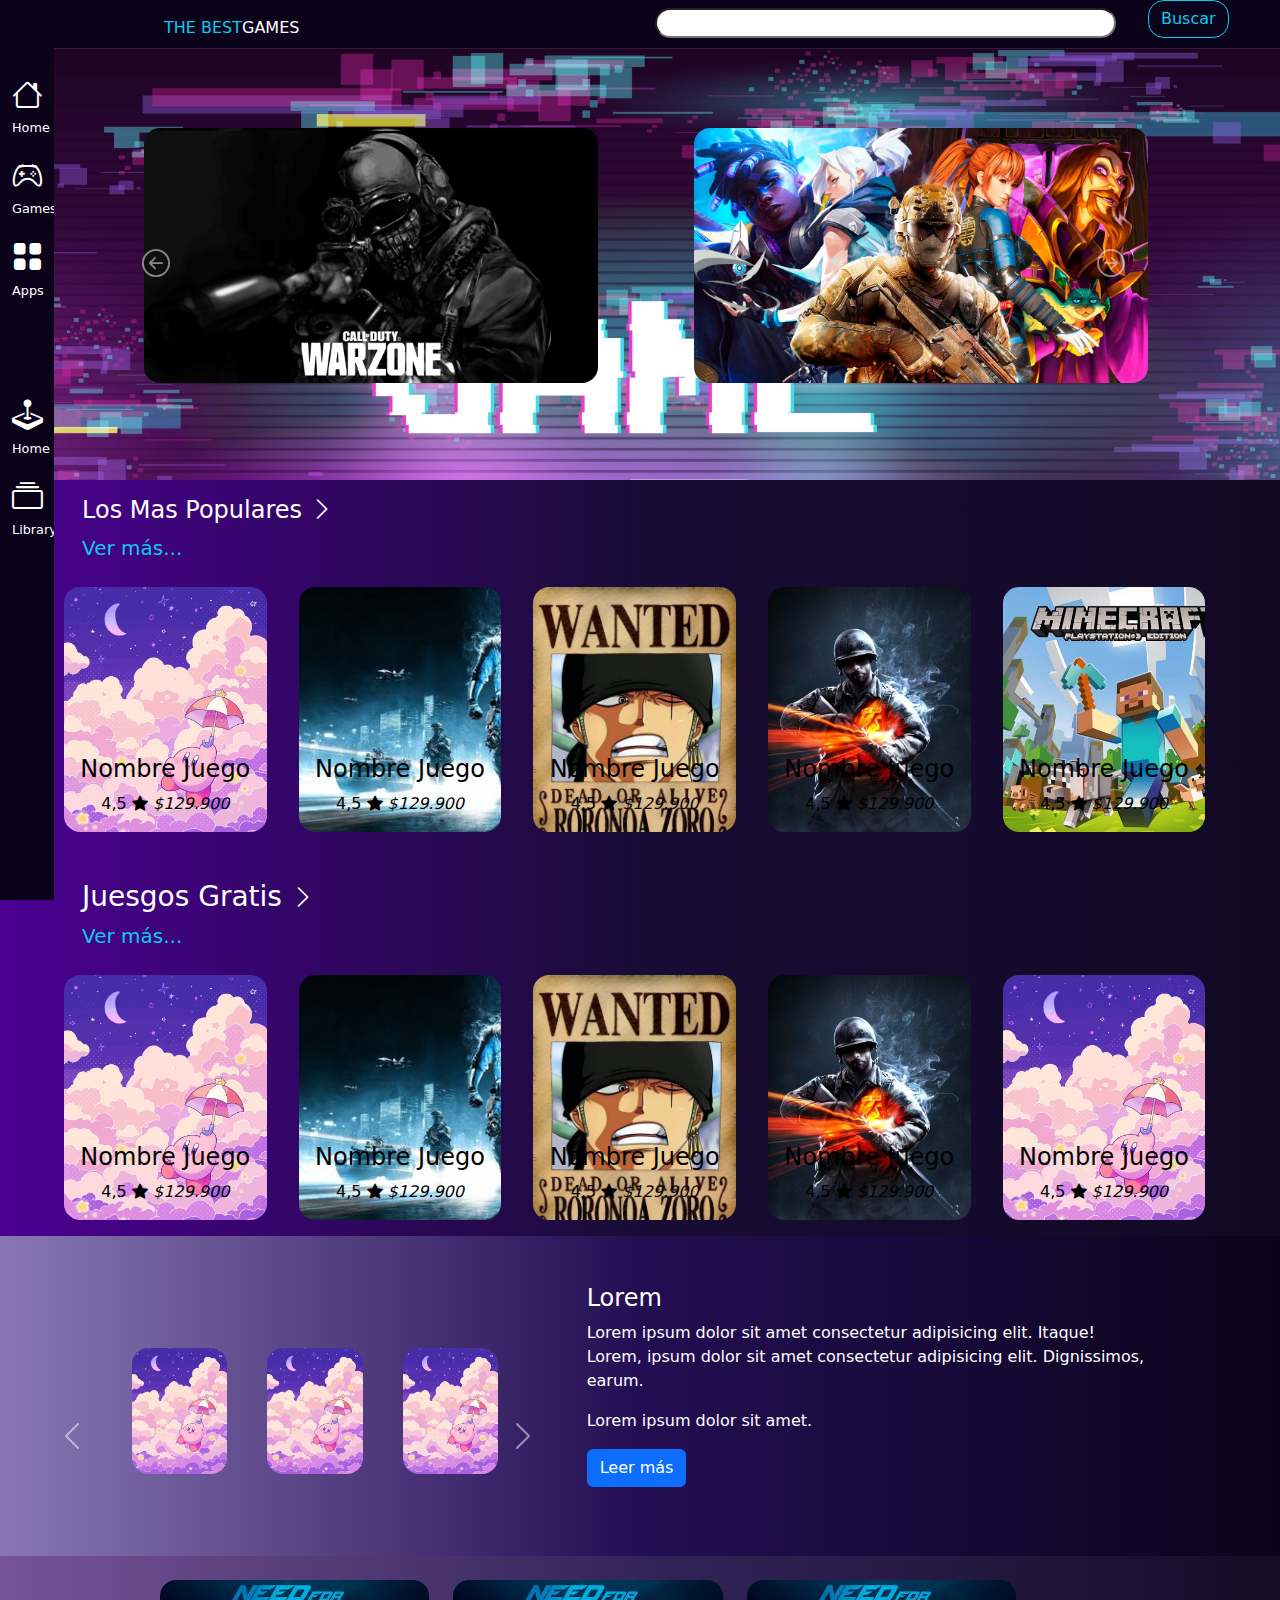
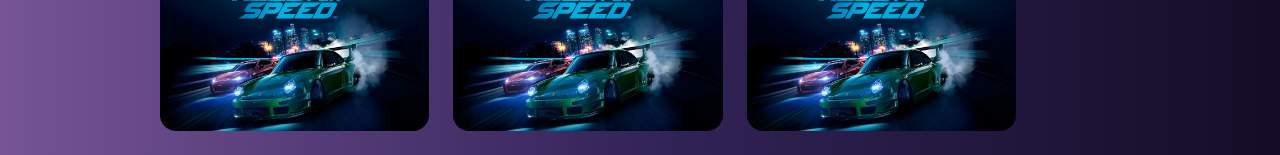
==== commit d0f1c6e0: "game" ====
--- a/index.html
+++ b/index.html
@@ -11,9 +11,51 @@
 </head>
 <body>
     
-    <nav class="navbar navbar-lg  fixed-top">
-        <div class="container">
+    <nav class=" nav fixed-top">
+        <div class="col esquina">
+            <div class="barra">
+                <input type="checkbox" id="menu-toggle">
+                <label for="menu-toggle" class="menu-icon pb-2 ">&#9776;</label>
+                <div class="row menu-items">
+                    <div class="col-12 si ">
+                        <div class="row">
+                            <div class="col pt-5 mt-4 ps-0">
+                                <div class="cursor">
+                                    <i class="bi bi-house"></i>
+                                    <p>Home</p>
+                                </div>
+                                <div class="cursor">
+                                    <i class="bi bi-controller"></i>
+                                    <p>Games</p>
+                                </div>
+                                <div class="cursor">
+                                    <i class="bi bi-grid-fill"></i>
+                                    <p>Apps</p>
+                                </div>
+                            </div>
+                
+                            <div class="col ps-0">
+                                <div class="cursor">
+                                    <i class="bi bi-joystick"></i>
+                                    <p>Home</p>
+                                </div>
+                                <div class="cursor">
+                                    <i class="bi bi-collection"></i>
+                                    <p>Library</p>
+                                </div>
+                            </div>
+                        </div>
+                    </div>
+                    
+                    
+                </div>
+        
+            </div>
+        </div>
+        <div class="container ">
             <div class="row">
+                
+                
                 <div class="col logo">            
                     <a href="#" class="navbar-brand text-white"><span class="text-info">THE BEST</span>GAMES</a>
                 </div>
@@ -34,39 +76,7 @@
     </nav>
 
     
-    <div class="barra">
-        <input type="checkbox" id="menu-toggle">
-        <label for="menu-toggle" class="menu-icon">&#9776;</label>
-        <div class="row menu-items">
-            <div class="col">
-                <div class="cursor">
-                    <i class="bi bi-house"></i>
-                    <p>Home</p>
-                </div>
-                <div class="cursor">
-                    <i class="bi bi-controller"></i>
-                    <p>Games</p>
-                </div>
-                <div class="cursor">
-                    <i class="bi bi-grid-fill"></i>
-                    <p>Apps</p>
-                </div>
-            </div>
-
-            <div class="col">
-                <div class="cursor">
-                    <i class="bi bi-joystick"></i>
-                    <p>Home</p>
-                </div>
-                <div class="cursor">
-                    <i class="bi bi-collection"></i>
-                    <p>Library</p>
-                </div>
-            </div>
-            
-        </div>
-
-    </div>
+    
 
     <div class="container-fluid fondo mt-5">
         <div id="carouselExampleAutoplaying" class="carousel slide carrusel" data-bs-ride="carousel">
@@ -175,46 +185,46 @@
     </section>
 
     <section class="container-fluid-dos ">
-        <div class="row degrada">
-            <div class="col-10 col-md-12 col-lg-6">
+        <div class="row degrada col-11 ">
+            <div class="col-10 col-md-5 col-lg-6">
                 
                 <div id="carouselExampleInterval" class="carousel slide slide2" data-bs-ride="carousel">
                     <div class="carousel-inner ms-4">
                       <div class="carousel-item active" data-bs-interval="2000">
                             <div class="row  ms-5">
-                                <div class="col-3 col-md-3 col-lg-3 ms-3 mt-4 ">
-                                    <img src="img/ky.jpg" class="d-block w-100 rounded-4" alt="...">
-                                </div>
-                                <div class="col-3 col-md-3 col-lg-3 ms-3 mt-4 ">
-                                    <img src="img/ky.jpg" class="d-block w-100 rounded-4" alt="...">
-                                </div>
-                                <div class="col-3 col-md-3 col-lg-3 ms-3 mt-4 ">
+                                <div class="col-3 col-md-3 col-lg-3 ms-3 mt-5 ">
+                                    <img src="img/ky.jpg" class="d-block w-100 rounded-4" alt="...">
+                                </div>
+                                <div class="col-3 col-md-3 col-lg-3 ms-3 mt-5 ">
+                                    <img src="img/ky.jpg" class="d-block w-100 rounded-4" alt="...">
+                                </div>
+                                <div class="col-3 col-md-3 col-lg-3 ms-3 mt-5 ">
                                     <img src="img/ky.jpg" class="d-block w-100 rounded-4" alt="...">
                                 </div>
                             </div>
                       </div>
                       <div class="carousel-item" data-bs-interval="2000">
                             <div class="row  ms-5">
-                                <div class="col-3 col-md-3 col-lg-3 ms-3 mt-4 ">
-                                    <img src="img/ky.jpg" class="d-block w-100 rounded-4" alt="...">
-                                </div>
-                                <div class="col-3 col-md-3 col-lg-3 ms-3 mt-4 ">
-                                    <img src="img/ky.jpg" class="d-block w-100 rounded-4" alt="...">
-                                </div>
-                                <div class="col-3 col-md-3 col-lg-3 ms-3 mt-4 ">
+                                <div class="col-3 col-md-3 col-lg-3 ms-3 mt-5 ">
+                                    <img src="img/ky.jpg" class="d-block w-100 rounded-4" alt="...">
+                                </div>
+                                <div class="col-3 col-md-3 col-lg-3 ms-3 mt-5 ">
+                                    <img src="img/ky.jpg" class="d-block w-100 rounded-4" alt="...">
+                                </div>
+                                <div class="col-3 col-md-3 col-lg-3 ms-3 mt-5 ">
                                     <img src="img/ky.jpg" class="d-block w-100 rounded-4" alt="...">
                                 </div>
                             </div>
                       </div>
                       <div class="carousel-item">
                             <div class="row  ms-5">
-                                <div class="col-3 col-md-3 col-lg-3 ms-3 mt-4 ">
-                                    <img src="img/ky.jpg" class="d-block w-100 rounded-4" alt="...">
-                                </div>
-                                <div class="col-3 col-md-3 col-lg-3 ms-3 mt-4 ">
-                                    <img src="img/ky.jpg" class="d-block w-100 rounded-4" alt="...">
-                                </div>
-                                <div class="col-3 col-md-3 col-lg-3 ms-3 mt-4 ">
+                                <div class="col-3 col-md-3 col-lg-3 ms-3 mt-5 ">
+                                    <img src="img/ky.jpg" class="d-block w-100 rounded-4" alt="...">
+                                </div>
+                                <div class="col-3 col-md-3 col-lg-3 ms-3 mt-5 ">
+                                    <img src="img/ky.jpg" class="d-block w-100 rounded-4" alt="...">
+                                </div>
+                                <div class="col-3 col-md-3 col-lg-3 ms-3 mt-5 ">
                                     <img src="img/ky.jpg" class="d-block w-100 rounded-4" alt="...">
                                 </div>
                         </div>
@@ -228,10 +238,10 @@
                       <span class="carousel-control-next-icon" aria-hidden="true"></span>
                       <span class="visually-hidden">Next</span>
                     </button>
-                  </div>
+                </div>
                
             </div>
-            <div class="col-12 col-md-12 col-lg-6 texto">
+            <div class="col-12 col-md-5 col-lg-6 texto">
                 <h4 class="text-white mt-5">Lorem</h4>
                 <p class="text-white">Lorem ipsum dolor sit amet consectetur adipisicing elit. Itaque! Lorem, ipsum dolor sit amet consectetur adipisicing elit. Dignissimos, earum.</p>
                 <p class="text-white">Lorem ipsum dolor sit amet.</p>
@@ -248,7 +258,7 @@
 
 
     <section class="container-fluid-tres">
-        <div class="row ">
+        <div class="row  col-11">
             <div class="col-9 col-md-3 col-lg-3 pt-4 pb-4 primero">
                 <div class="opaco">
                     <div class="imagenes ">
--- a/css/estilos.css
+++ b/css/estilos.css
@@ -164,7 +164,7 @@
 
 .contenido .row{
     width: 95%;
-    margin-left: 4em;
+    margin-left: 2em;
     text-align: center;
     margin-top: 1em;
 }
@@ -273,6 +273,12 @@
     margin-left: 2em;
 }
 
+.logo{
+    margin-top: 1em;
+}
+.nav input{
+    margin-top: 0.5em;
+}
 @media (max-width: 575px){
     .container-fluid-tres .row{
       
@@ -290,6 +296,10 @@
         display: none;
         background-color: rgb(10, 3, 26);
         
+    }
+    .menu-items .si{
+        background-color: rgb(10, 3, 26);
+        margin-top: -1.2em;
     }
     .fondo{ 
         padding: 1em;
@@ -306,12 +316,11 @@
     .barra{
         background-color: rgba(0, 0, 0, 0);
     }
+    .container .esquina{
+        margin-left: -6em;
+    }
 
     .menu-icon{
-        background-color: rgb(10, 3, 26);
-        margin-left: -0.5em;
-        padding-left: 1em;
-        padding-right: 1em;
         display: block;
         font-size: 30px;
         cursor: pointer;
@@ -333,7 +342,7 @@
     }
 
    
-    .navbar .logo{
+    .logo{
         display: none;
     }
     
@@ -370,15 +379,17 @@
     .barra{
         background-color: rgba(0, 0, 0, 0);
     }
+    .menu-items .si{
+        background-color: rgb(10, 3, 26);
+        margin-top: -1.2em;
+    }
 
     .menu-icon{
-        background-color: rgb(10, 3, 26);
-        margin-left: -0.5em;
-        padding-left: 1em;
-        padding-right: 1em;
         display: block;
         font-size: 30px;
         cursor: pointer;
+       
+        margin-left: 0.5em;
     }
 
     #menu-toggle:checked + .menu-icon + .menu-items {
@@ -399,7 +410,7 @@
     .carousel-item{
         min-height: 200px;
     }
-    .navbar .logo{
+    .logo{
         display: none;
     }
     .container-fluid-dos{
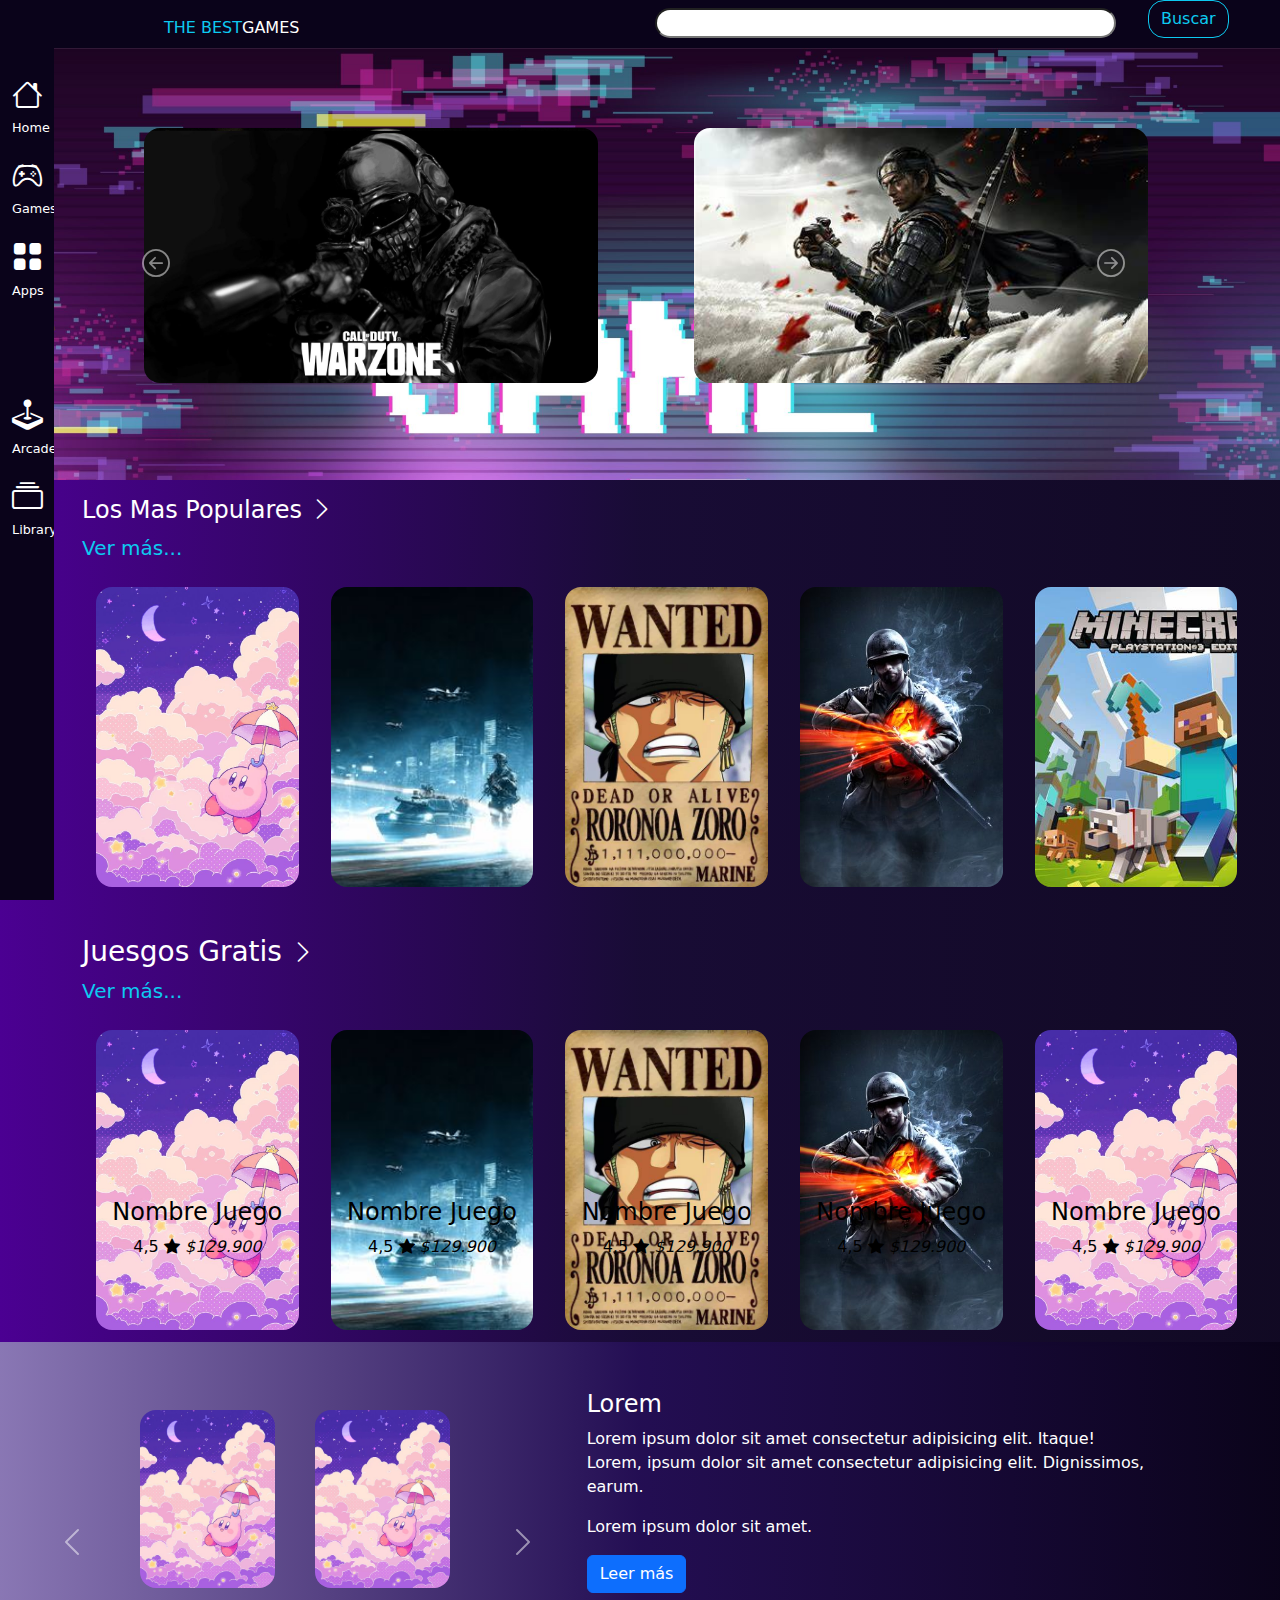
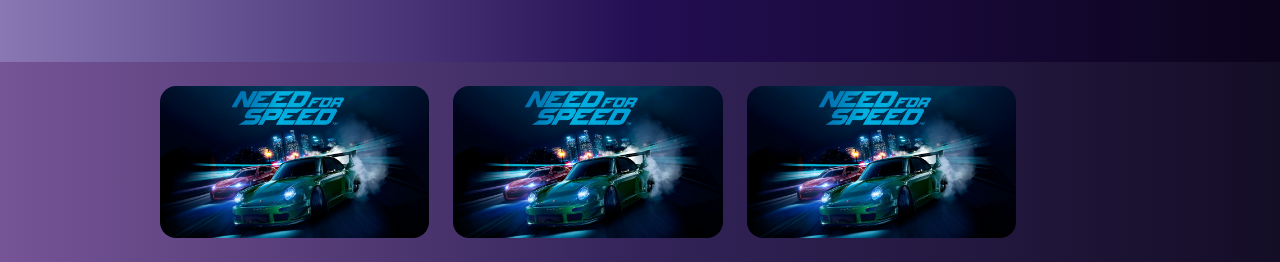
==== commit 073401a4: "game" ====
--- a/index.html
+++ b/index.html
@@ -19,30 +19,43 @@
                 <div class="row menu-items">
                     <div class="col-12 si ">
                         <div class="row">
-                            <div class="col pt-5 mt-4 ps-0">
-                                <div class="cursor">
-                                    <i class="bi bi-house"></i>
-                                    <p>Home</p>
-                                </div>
-                                <div class="cursor">
-                                    <i class="bi bi-controller"></i>
-                                    <p>Games</p>
-                                </div>
-                                <div class="cursor">
-                                    <i class="bi bi-grid-fill"></i>
-                                    <p>Apps</p>
-                                </div>
+                            <div class="col pt-5 mt-4 ps-0 ">
+                                <a class="text-decoration-none text-white" href="index.html">
+                                    <div class="cursor">
+                                        <i class="bi bi-house "></i>
+                                        <p>Home</p>
+                                    </div>
+                                </a>
+                               <a href="game.html" class="text-decoration-none text-white">
+                                    <div class="cursor">
+                                        <i class="bi bi-controller"></i>
+                                        <p>Games</p>
+                                    </div>
+                               </a>
+                                <a href="apps.html" class="text-decoration-none text-white">
+                                    <div class="cursor">
+                                        <i class="bi bi-grid-fill"></i>
+                                        <p>Apps</p>
+                                    </div>
+                                </a>
+                                
                             </div>
                 
                             <div class="col ps-0">
-                                <div class="cursor">
-                                    <i class="bi bi-joystick"></i>
-                                    <p>Home</p>
-                                </div>
-                                <div class="cursor">
-                                    <i class="bi bi-collection"></i>
-                                    <p>Library</p>
-                                </div>
+                                <a href="arcade.html" class="text-decoration-none text-white">
+                                    <div class="cursor">
+                                        <i class="bi bi-joystick"></i>
+                                        <p>Arcade</p>
+                                    </div>
+                                </a>
+                                
+                                <a href="biblioteca.html" class="text-decoration-none text-white">
+                                    <div class="cursor">
+                                        <i class="bi bi-collection"></i>
+                                        <p>Library</p>
+                                    </div>
+                                </a>
+                               
                             </div>
                         </div>
                     </div>
@@ -84,17 +97,17 @@
               <div class="carousel-item active">
                     <div class="row">
                         <div class="col col-md-5 col-lg-5 rounded-4">
-                            <img src="img/maxresdefault.jpg" class="d-block w-100 unidos rounded-4" alt="...">
+                            <a href="producto.html"><img src="img/maxresdefault.jpg" class="d-block w-100 unidos rounded-4" alt="foto_carrusel"></a>
                         </div>
                         <div class="col col-md-5 col-lg-5 desa  rounded-4">
-                            <img  src="img/1592562319_787311_1598713886_noticia_normal.jpg" class="d-block w-100 unidos rounded-4  " alt="">
+                            <a href="producto3.html"><img  src="img/g.jpg" class="d-block w-100 unidos rounded-4 " alt="mine"></a>
                         </div>
                     </div>
               </div>
               <div class="carousel-item">
                     <div class="row">
                         <div class="col col-md-5 col-lg-5 rounded-4">
-                            <img src="img/maxresdefault.jpg" class="d-block w-100 unidos rounded-4" alt="...">
+                            <img src="img/maxresdefault.jpg" class="d-block w-100 unidos rounded-4" alt="foto_carrusel">
                         </div>
                         <div class="col col-md-5 col-lg-5 desa  rounded-4">
                             <img  src="img/1592562319_787311_1598713886_noticia_normal.jpg" class="d-block w-100 unidos rounded-4  " alt="">
@@ -104,7 +117,7 @@
               <div class="carousel-item ">
                     <div class="row">
                         <div class="col col-md-5 col-lg-5 rounded-4">
-                            <img src="img/maxresdefault.jpg" class="d-block w-100 unidos rounded-4" alt="...">
+                            <img src="img/maxresdefault.jpg" class="d-block w-100 unidos rounded-4" alt="foto_carrusel">
                         </div>
                         <div class="col col-md-5 col-lg-5 desa  rounded-4">
                             <img  src="img/1592562319_787311_1598713886_noticia_normal.jpg" class="d-block w-100 unidos rounded-4  " alt="">
@@ -126,38 +139,67 @@
     
     <section class="contenido">
         <div class="titu  container">
-            <h4 class="text-white fs-4">Los Mas Populares <i class="bi bi-chevron-right fs-4"></i></h4>
-            <span class="text-end fs-5 text-info text-end">Ver más...</span>
+            <a href="game.html"  class="text-decoration-none">
+                <h4 class="text-white fs-4">Los Mas Populares <i class="bi bi-chevron-right fs-4"></i></h4>
+                <span class="text-end fs-5 text-info text-end">Ver más...</span>
+            </a>
+           
         </div>
         <div class="row">
             <div class="col-7 col-sm-5 col-md-3 col-lg-2  mt-2 imagen rounded-4">
-                <h4><span class="text-black">Nombre Juego</span></h4>
-                <p class="text-black">4,5 <i class="bi bi-star-fill"> $129.900</i></p>
-            </div>
+                <a href="producto.html">
+                    <div class="secret ">
+
+                    </div>
+                </a>
+            </div>
+            
             <div class="col-7 col-sm-5 col-md-3 col-lg-2  mt-2 imagen rounded-4 dos">
-                <h4><span class="text-black">Nombre Juego</span></h4>
-                <p class="text-black">4,5 <i class="bi bi-star-fill"> $129.900</i></p>
-            </div>
+                <a href="producto.html">
+                    <div class="secret ">
+
+                    </div>
+                </a>
+            </div>
+            
             <div class="col-7 col-sm-5 col-md-3 col-lg-2  mt-2 imagen rounded-4 tres">
-                <h4><span class="text-black">Nombre Juego</span></h4>
-                <p class="text-black">4,5 <i class="bi bi-star-fill"> $129.900</i></p>
-            </div>
+                <a href="producto.html">
+                    <div class="secret ">
+
+                    </div>
+                </a>
+            </div>
+           
             <div class="col-7 col-sm-5 col-md-4 col-lg-2  mt-2 imagen rounded-4 cuatro">
-                <h4><span class="text-black">Nombre Juego</span></h4>
-                <p class="text-black">4,5 <i class="bi bi-star-fill"> $129.900</i></p>
-            </div>
+                <a href="producto.html">
+                    <div class="secret ">
+
+                    </div>
+                </a>
+            </div>
+
             <div class="col-7 col-sm-10 col-md-4 col-lg-2  mt-2 cinco imagen rounded-4">
-                <h4><span class="text-black">Nombre Juego</span></h4>
-                <p class="text-black">4,5 <i class="bi bi-star-fill"> $129.900</i></p>
-            </div>
+                <a href="producto2.html">
+                    <div class="secret ">
+
+                    </div>
+                </a>
+            </div>
+           
+            
+           
+            
            
             
         </div>
         
         
         <div class="titu  mt-5 container">
-            <h4 class="text-white fs-3">Juesgos Gratis <i class="bi bi-chevron-right fs-4"></i></h4>
-            <span class="text-end fs-5 text-info">Ver más...</span>
+            <a href="game.html" class="text-decoration-none">
+                <h4 class="text-white fs-3">Juesgos Gratis <i class="bi bi-chevron-right fs-4"></i></h4>
+                <span class="text-end fs-5 text-info">Ver más...</span>
+            </a>
+            
         </div>
         <div class="row">
             <div class="col-7 col-sm-5 col-md-3 col-lg-2  mt-2 imagen rounded-4">
@@ -189,48 +231,45 @@
             <div class="col-10 col-md-5 col-lg-6">
                 
                 <div id="carouselExampleInterval" class="carousel slide slide2" data-bs-ride="carousel">
-                    <div class="carousel-inner ms-4">
+                    <div class="carousel-inner ms-4 ">
                       <div class="carousel-item active" data-bs-interval="2000">
                             <div class="row  ms-5">
-                                <div class="col-3 col-md-3 col-lg-3 ms-3 mt-5 ">
-                                    <img src="img/ky.jpg" class="d-block w-100 rounded-4" alt="...">
-                                </div>
-                                <div class="col-3 col-md-3 col-lg-3 ms-3 mt-5 ">
-                                    <img src="img/ky.jpg" class="d-block w-100 rounded-4" alt="...">
-                                </div>
-                                <div class="col-3 col-md-3 col-lg-3 ms-3 mt-5 ">
-                                    <img src="img/ky.jpg" class="d-block w-100 rounded-4" alt="...">
-                                </div>
+                                <div class="col-3 col-md-6 col-lg-4 ms-4 mt-5 ">
+                                    <a href="producto.html">
+                                        <img src="img/ky.jpg" class="d-block w-100 rounded-4" alt="...">
+
+                                    </a>
+                                </div>
+                                <div class="col-3 col-md-6 col-lg-4 ms-3 mt-5 ">
+                                    <img src="img/ky.jpg" class="d-block w-100 rounded-4" alt="...">
+                                </div>
+                              
                             </div>
                       </div>
                       <div class="carousel-item" data-bs-interval="2000">
                             <div class="row  ms-5">
-                                <div class="col-3 col-md-3 col-lg-3 ms-3 mt-5 ">
-                                    <img src="img/ky.jpg" class="d-block w-100 rounded-4" alt="...">
-                                </div>
-                                <div class="col-3 col-md-3 col-lg-3 ms-3 mt-5 ">
-                                    <img src="img/ky.jpg" class="d-block w-100 rounded-4" alt="...">
-                                </div>
-                                <div class="col-3 col-md-3 col-lg-3 ms-3 mt-5 ">
-                                    <img src="img/ky.jpg" class="d-block w-100 rounded-4" alt="...">
-                                </div>
+                                <div class="col-3 col-md-3 col-lg-4 ms-4 mt-5 ">
+                                    <img src="img/ky.jpg" class="d-block w-100 rounded-4" alt="...">
+                                </div>
+                                <div class="col-3 col-md-3 col-lg-4 ms-3 mt-5 ">
+                                    <img src="img/ky.jpg" class="d-block w-100 rounded-4" alt="...">
+                                </div>
+                               
                             </div>
                       </div>
                       <div class="carousel-item">
                             <div class="row  ms-5">
-                                <div class="col-3 col-md-3 col-lg-3 ms-3 mt-5 ">
-                                    <img src="img/ky.jpg" class="d-block w-100 rounded-4" alt="...">
-                                </div>
-                                <div class="col-3 col-md-3 col-lg-3 ms-3 mt-5 ">
-                                    <img src="img/ky.jpg" class="d-block w-100 rounded-4" alt="...">
-                                </div>
-                                <div class="col-3 col-md-3 col-lg-3 ms-3 mt-5 ">
-                                    <img src="img/ky.jpg" class="d-block w-100 rounded-4" alt="...">
-                                </div>
-                        </div>
+                                <div class="col-3 col-md-3 col-lg-4 ms-4 mt-5 ">
+                                    <img src="img/ky.jpg" class="d-block w-100 rounded-4" alt="...">
+                                </div>
+                                <div class="col-3 col-md-3 col-lg-4 ms-3 mt-5 ">
+                                    <img src="img/ky.jpg" class="d-block w-100 rounded-4" alt="...">
+                                </div>
+                               
+                            </div>
                       </div>
                     </div>
-                    <button class="carousel-control-prev " type="button" data-bs-target="#carouselExampleInterval" data-bs-slide="prev">
+                    <button class="carousel-control-prev" type="button" data-bs-target="#carouselExampleInterval" data-bs-slide="prev">
                       <span class="carousel-control-prev-icon" aria-hidden="true"></span>
                       <span class="visually-hidden">Previous</span>
                     </button>
@@ -254,44 +293,50 @@
 
   
 
-   
-
-
     <section class="container-fluid-tres">
         <div class="row  col-11">
             <div class="col-9 col-md-3 col-lg-3 pt-4 pb-4 primero">
                 <div class="opaco">
                     <div class="imagenes ">
-                        <img src="img/Need-for-Speed-2015-header-art.jpg" class="rounded-4" alt="">
-                        <div class="content">
-                            <h5 class="text-white">Lorem ipsum dolor sit.</h5>
-                            <p class="text-white">Lorem ipsum dolor sit amet.</p>
-            
-                        </div>
+                        <a href="producto.html">
+                            <img src="img/Need-for-Speed-2015-header-art.jpg" class="rounded-4" alt="">
+                            <div class="content">
+                                <h5 class="text-white">Lorem ipsum dolor sit.</h5>
+                                <p class="text-white">Lorem ipsum dolor sit amet.</p>
+                
+                            </div>
+                        </a>
+                       
                     </div>
                 </div>
             </div>
             <div class="col-9 col-md-3 col-lg-3  pt-4 pb-4 segundo">
                 <div class="opaco rounded-4">
-                    <div class="imagenes rounded-4">
-                        <img src="img/Need-for-Speed-2015-header-art.jpg" class="rounded-4" alt="">
-                        <div class="content">
-                            <h5 class="text-white">Lorem ipsum dolor sit.</h5>
-                            <p class="text-white">Lorem ipsum dolor sit amet.</p>
-            
-                        </div>
+                    <div class="imagenes ">
+                        <a href="producto.html">
+                            <img src="img/Need-for-Speed-2015-header-art.jpg" class="rounded-4" alt="">
+                            <div class="content">
+                                <h5 class="text-white">Lorem ipsum dolor sit.</h5>
+                                <p class="text-white">Lorem ipsum dolor sit amet.</p>
+                
+                            </div>
+                        </a>
+                       
                     </div>
                 </div>
             </div>
             <div class="col-9 col-md-3 col-lg-3  pt-4 pb-4 tercero">
                 <div class="opaco">
                     <div class="imagenes ">
-                        <img src="img/Need-for-Speed-2015-header-art.jpg" class="rounded-4" alt="">
-                        <div class="content">
-                            <h5 class="text-white">Lorem ipsum dolor sit.</h5>
-                            <p class="text-white">Lorem ipsum dolor sit amet.</p>
-            
-                        </div>
+                        <a href="producto.html">
+                            <img src="img/Need-for-Speed-2015-header-art.jpg" class="rounded-4" alt="">
+                            <div class="content">
+                                <h5 class="text-white">Lorem ipsum dolor sit.</h5>
+                                <p class="text-white">Lorem ipsum dolor sit amet.</p>
+                
+                            </div>
+                        </a>
+                       
                     </div>
                 </div>
             </div>
--- a/css/estilos.css
+++ b/css/estilos.css
@@ -31,7 +31,7 @@
     color: white;
     overflow: hidden;
 }
-.row{
+.carrusel .row{
     height: 50%;
     margin-top: 4em;
 }
@@ -76,7 +76,7 @@
 }
 
 .fondo .col{
-    
+    cursor: pointer;
     margin-left: 4.5em;
     
 }
@@ -119,6 +119,13 @@
     margin-left: 2em;
     cursor: pointer;
     margin-top: 2em;
+    height: 300px;
+}
+.contenido .btn{
+    margin-top: 250px;
+}
+.secret{
+    height: 300px;
 }
 .contenido  .dos{
     background-image: url('..//img/p1.jpg');
@@ -164,7 +171,7 @@
 
 .contenido .row{
     width: 95%;
-    margin-left: 2em;
+    margin-left: 64px;
     text-align: center;
     margin-top: 1em;
 }
@@ -186,7 +193,7 @@
 
 
 .container-fluid-tres{
-    margin-top: -4em;
+    
     background-image: linear-gradient( to right, rgb(118, 84, 150),  rgba(31, 14, 73, 0.911), rgba(13, 6, 32, 0.973) );
 
 }
@@ -199,7 +206,9 @@
 .degrada .uno{
     margin-left: 3em;
 }
-
+.degrada{
+    margin-top:60px;
+}
 
 .container-fluid-tres .primero{
     margin-left: 10em;
@@ -268,6 +277,7 @@
 }
 .slide2 .row{
     width: 90%;
+    margin-top: 20px;
 }
 .slide2{
     margin-left: 2em;
@@ -278,6 +288,15 @@
 }
 .nav input{
     margin-top: 0.5em;
+}
+
+.back{
+    background-color: rgba(0, 0, 0, 0.884);
+
+}
+
+.walco{
+    background-color: rgb(34, 41, 65);
 }
 @media (max-width: 575px){
     .container-fluid-tres .row{
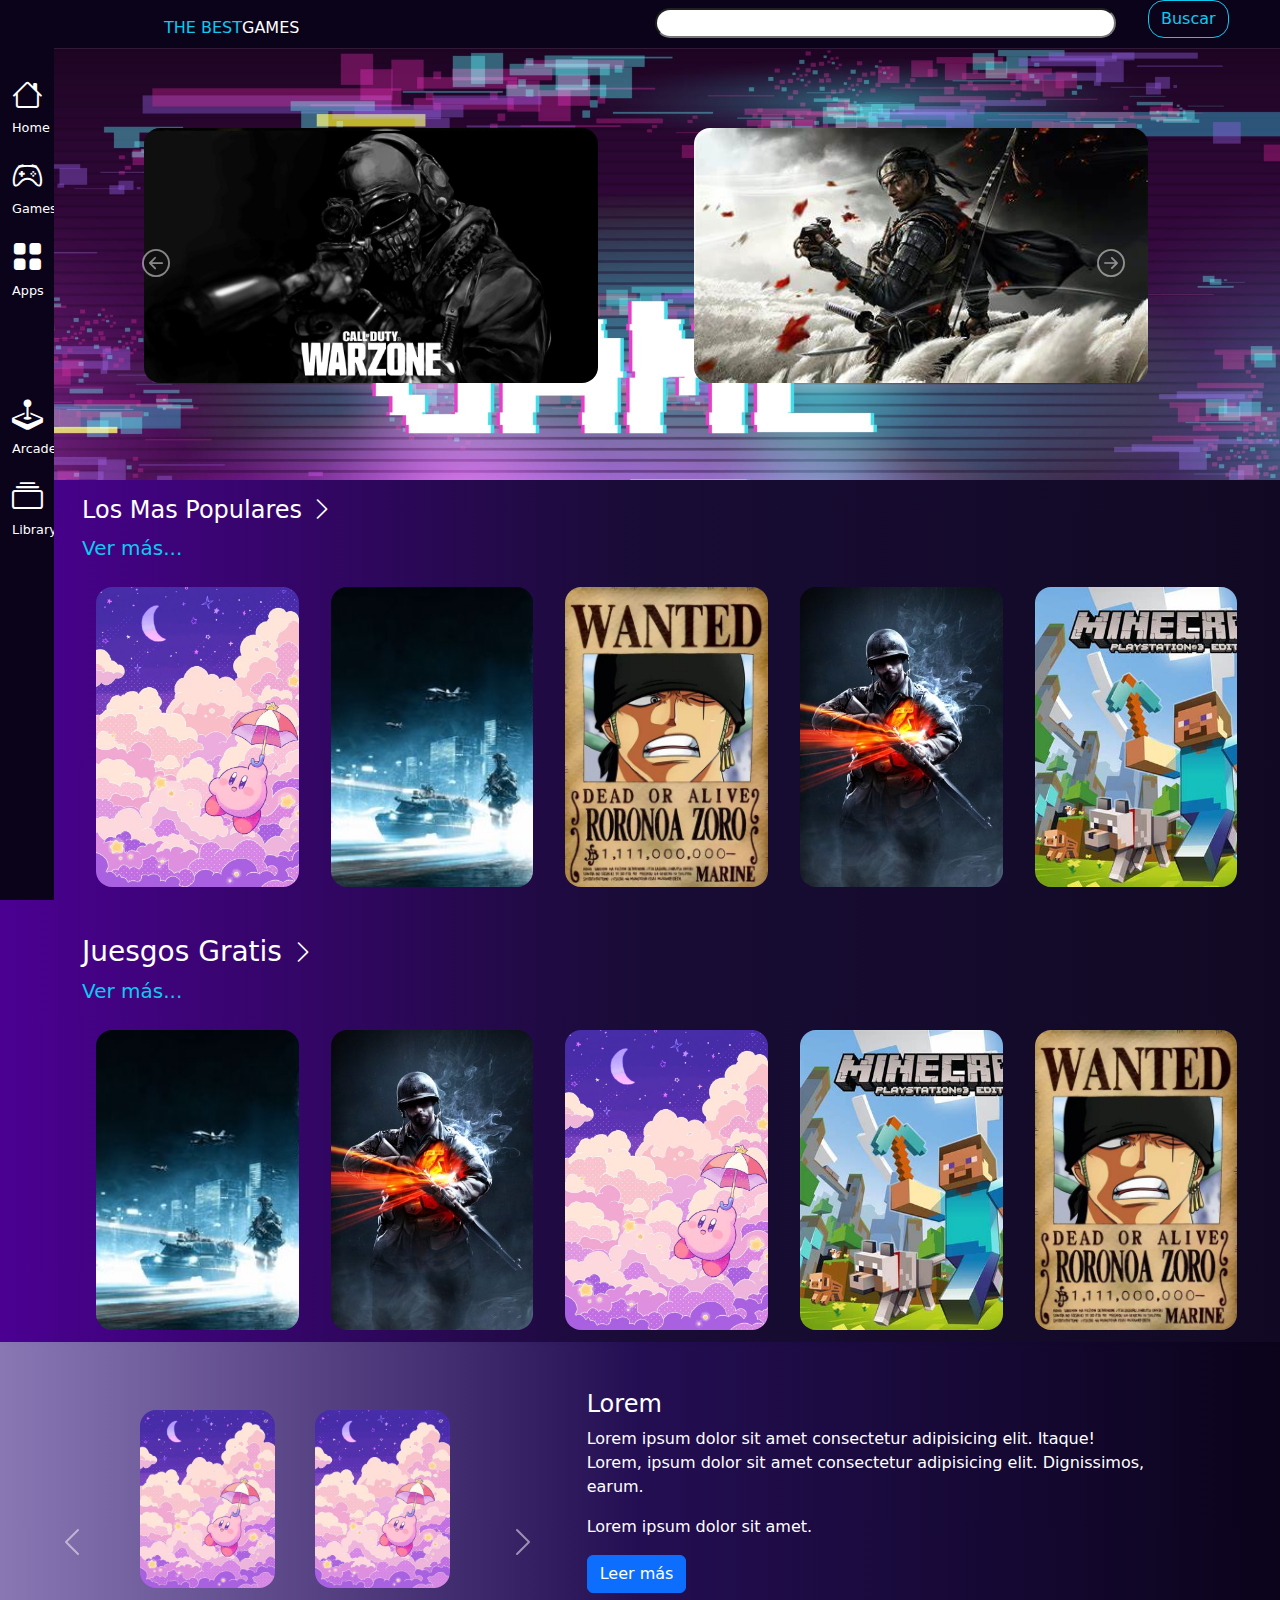
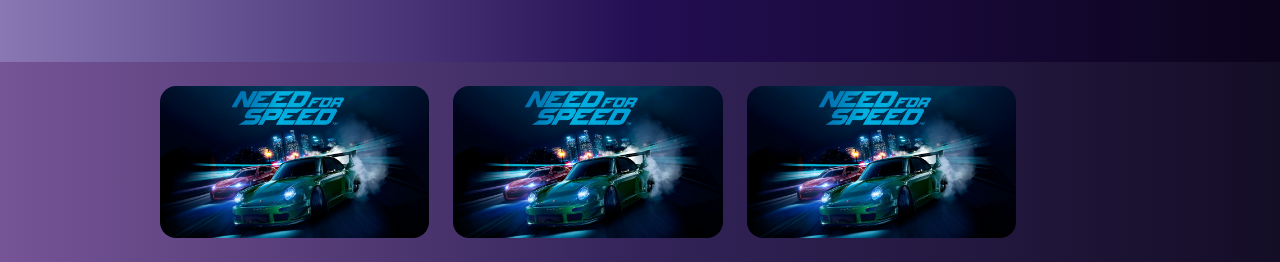
==== commit a04f9767: "game" ====
--- a/index.html
+++ b/index.html
@@ -202,25 +202,47 @@
             
         </div>
         <div class="row">
+           
+            
+            <div class="col-7 col-sm-5 col-md-3 col-lg-2  mt-2 imagen rounded-4 dos">
+                <a href="producto.html">
+                    <div class="secret ">
+
+                    </div>
+                </a>
+            </div>
+            
+           
+           
+            <div class="col-7 col-sm-5 col-md-4 col-lg-2  mt-2 imagen rounded-4 cuatro">
+                <a href="producto.html">
+                    <div class="secret ">
+
+                    </div>
+                </a>
+            </div>
             <div class="col-7 col-sm-5 col-md-3 col-lg-2  mt-2 imagen rounded-4">
-                <h4><span class="text-black">Nombre Juego</span></h4>
-                <p class="text-black">4,5 <i class="bi bi-star-fill"> $129.900</i></p>
-            </div>
-            <div class="col-7 col-sm-5 col-md-3 col-lg-2  mt-2 imagen rounded-4 dos">
-                <h4><span class="text-black">Nombre Juego</span></h4>
-                <p class="text-black">4,5 <i class="bi bi-star-fill"> $129.900</i></p>
-            </div>
+                <a href="producto.html">
+                    <div class="secret ">
+
+                    </div>
+                </a>
+            </div>
+
+            <div class="col-7 col-sm-10 col-md-4 col-lg-2  mt-2 cinco imagen rounded-4">
+                <a href="producto2.html">
+                    <div class="secret ">
+
+                    </div>
+                </a>
+            </div>
+
             <div class="col-7 col-sm-5 col-md-3 col-lg-2  mt-2 imagen rounded-4 tres">
-                <h4><span class="text-black">Nombre Juego</span></h4>
-                <p class="text-black">4,5 <i class="bi bi-star-fill"> $129.900</i></p>
-            </div>
-            <div class="col-7 col-sm-5 col-md-4 col-lg-2  mt-2 imagen rounded-4 cuatro">
-                <h4><span class="text-black">Nombre Juego</span></h4>
-                <p class="text-black">4,5 <i class="bi bi-star-fill"> $129.900</i></p>
-            </div>
-            <div class="col-7 col-sm-10 col-md-4 col-lg-2  mt-2 imagen rounded-4">
-                <h4><span class="text-black">Nombre Juego</span></h4>
-                <p class="text-black">4,5 <i class="bi bi-star-fill"> $129.900</i></p>
+                <a href="producto.html">
+                    <div class="secret ">
+
+                    </div>
+                </a>
             </div>
         </div>
         
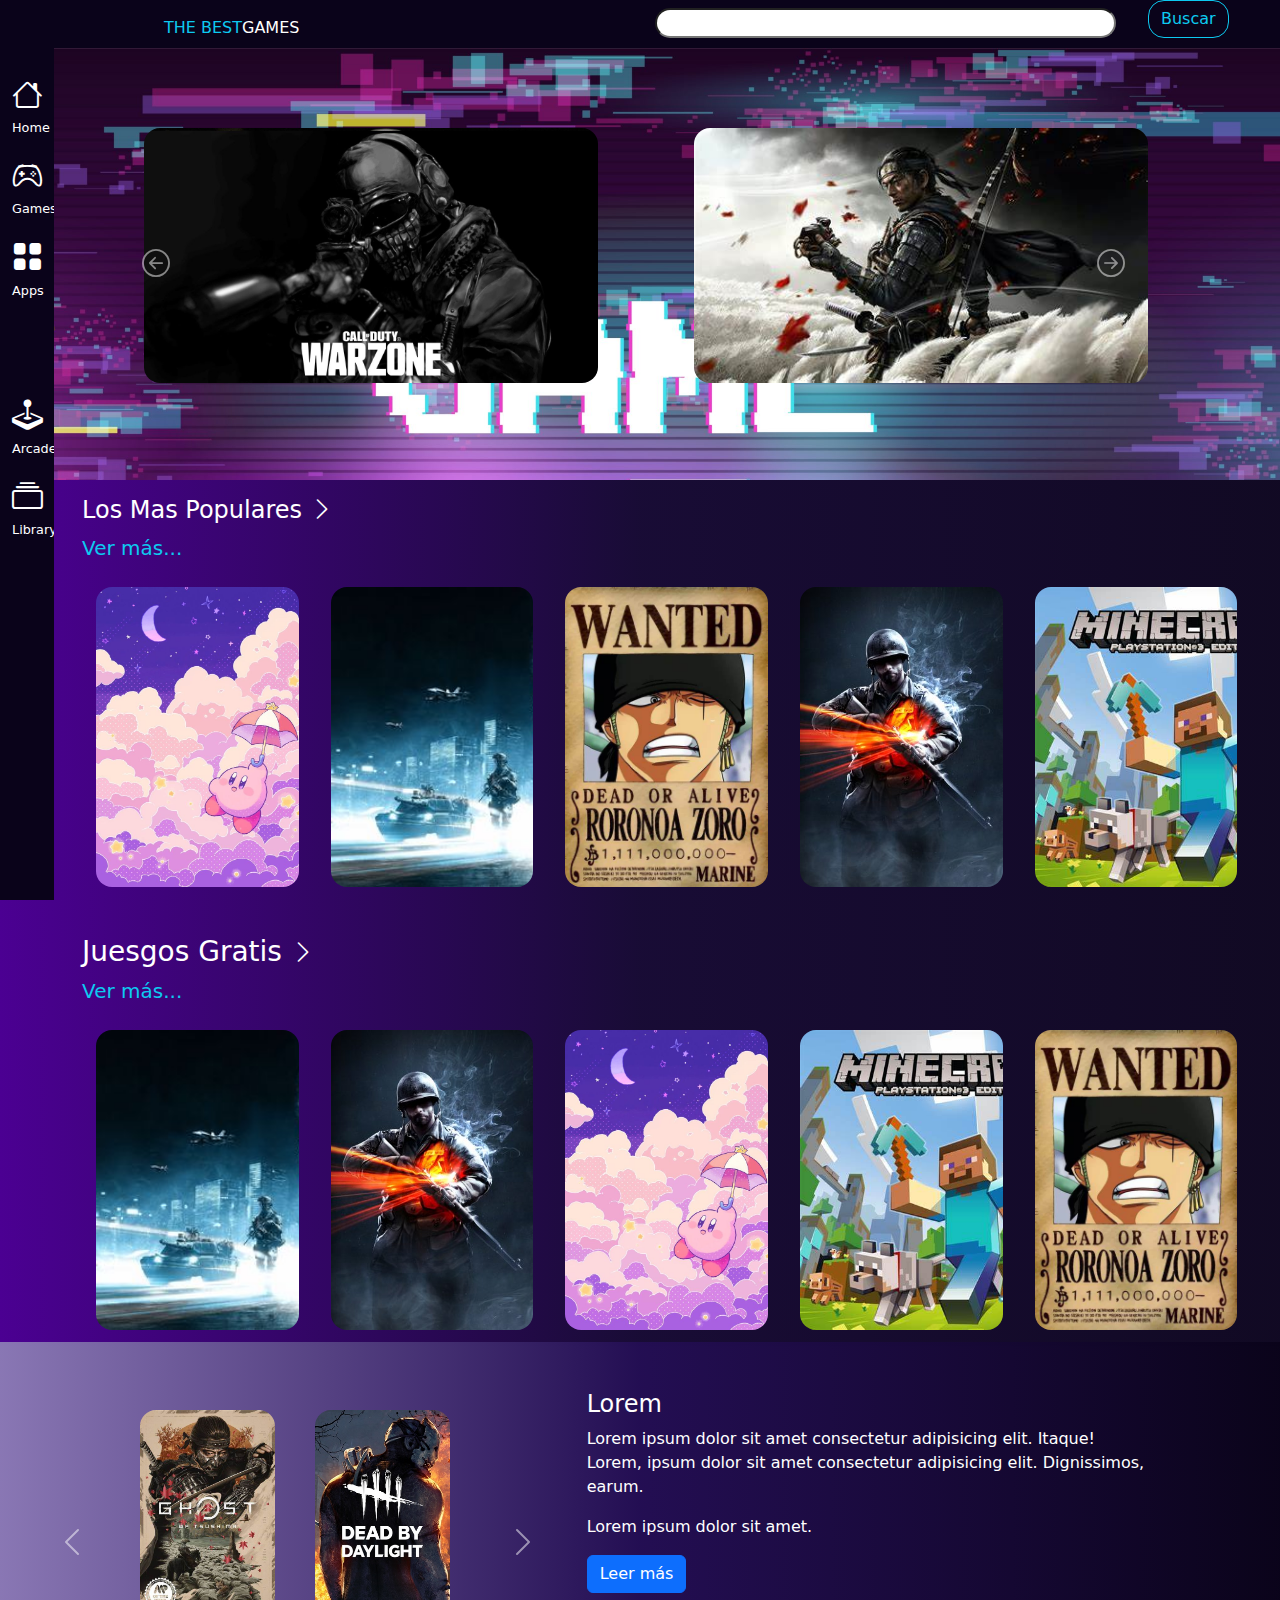
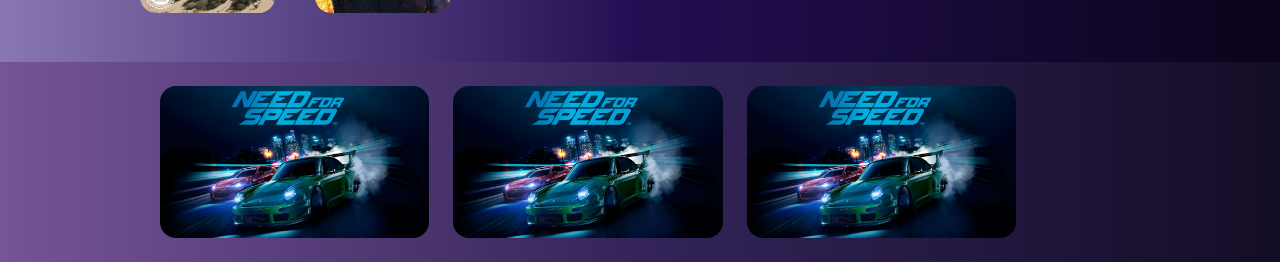
==== commit 4d59778d: "game" ====
--- a/index.html
+++ b/index.html
@@ -229,7 +229,7 @@
                 </a>
             </div>
 
-            <div class="col-7 col-sm-10 col-md-4 col-lg-2  mt-2 cinco imagen rounded-4">
+            <div class="col-7 col-sm-5 col-md-4 col-lg-2  mt-2 cinco imagen rounded-4">
                 <a href="producto2.html">
                     <div class="secret ">
 
@@ -237,7 +237,7 @@
                 </a>
             </div>
 
-            <div class="col-7 col-sm-5 col-md-3 col-lg-2  mt-2 imagen rounded-4 tres">
+            <div class="col-7 col-sm-10 col-md-3 col-lg-2  mt-2 imagen rounded-4 tres">
                 <a href="producto.html">
                     <div class="secret ">
 
@@ -256,39 +256,45 @@
                     <div class="carousel-inner ms-4 ">
                       <div class="carousel-item active" data-bs-interval="2000">
                             <div class="row  ms-5">
-                                <div class="col-3 col-md-6 col-lg-4 ms-4 mt-5 ">
+                                <div class="col-8 col-md-6 col-lg-4 ms-4 mt-5 ">
                                     <a href="producto.html">
-                                        <img src="img/ky.jpg" class="d-block w-100 rounded-4" alt="...">
+                                        <img src="img/ghost.jpg" class="d-block w-100 rounded-4" alt="...">
 
                                     </a>
                                 </div>
-                                <div class="col-3 col-md-6 col-lg-4 ms-3 mt-5 ">
-                                    <img src="img/ky.jpg" class="d-block w-100 rounded-4" alt="...">
+                                <div class="col-6 col-md-6 segundo col-lg-4 ms-3 mt-5 ">
+                                    <img src="img/j5.jpg" class="d-block w-100 rounded-4" alt="...">
                                 </div>
                               
                             </div>
                       </div>
                       <div class="carousel-item" data-bs-interval="2000">
-                            <div class="row  ms-5">
-                                <div class="col-3 col-md-3 col-lg-4 ms-4 mt-5 ">
-                                    <img src="img/ky.jpg" class="d-block w-100 rounded-4" alt="...">
-                                </div>
-                                <div class="col-3 col-md-3 col-lg-4 ms-3 mt-5 ">
-                                    <img src="img/ky.jpg" class="d-block w-100 rounded-4" alt="...">
-                                </div>
-                               
-                            </div>
+                        <div class="row  ms-5">
+                            <div class="col-8 col-md-6 col-lg-4 ms-4 mt-5 ">
+                                <a href="producto.html">
+                                    <img src="img/ghost.jpg" class="d-block w-100 rounded-4" alt="...">
+
+                                </a>
+                            </div>
+                            <div class="col-6 col-md-6 segundo col-lg-4 ms-3 mt-5 ">
+                                <img src="img/j5.jpg" class="d-block w-100 rounded-4" alt="...">
+                            </div>
+                          
+                        </div>
                       </div>
                       <div class="carousel-item">
-                            <div class="row  ms-5">
-                                <div class="col-3 col-md-3 col-lg-4 ms-4 mt-5 ">
-                                    <img src="img/ky.jpg" class="d-block w-100 rounded-4" alt="...">
-                                </div>
-                                <div class="col-3 col-md-3 col-lg-4 ms-3 mt-5 ">
-                                    <img src="img/ky.jpg" class="d-block w-100 rounded-4" alt="...">
-                                </div>
-                               
-                            </div>
+                        <div class="row  ms-5">
+                            <div class="col-8 col-md-6 col-lg-4 ms-4 mt-5 ">
+                                <a href="producto.html">
+                                    <img src="img/ghost.jpg" class="d-block w-100 rounded-4" alt="...">
+
+                                </a>
+                            </div>
+                            <div class="col-6 col-md-6 segundo col-lg-4 ms-3 mt-5 ">
+                                <img src="img/j5.jpg" class="d-block w-100 rounded-4" alt="...">
+                            </div>
+                          
+                        </div>
                       </div>
                     </div>
                     <button class="carousel-control-prev" type="button" data-bs-target="#carouselExampleInterval" data-bs-slide="prev">
@@ -302,7 +308,7 @@
                 </div>
                
             </div>
-            <div class="col-12 col-md-5 col-lg-6 texto">
+            <div class="col-12 col-md-6 col-lg-6 texto">
                 <h4 class="text-white mt-5">Lorem</h4>
                 <p class="text-white">Lorem ipsum dolor sit amet consectetur adipisicing elit. Itaque! Lorem, ipsum dolor sit amet consectetur adipisicing elit. Dignissimos, earum.</p>
                 <p class="text-white">Lorem ipsum dolor sit amet.</p>
--- a/css/estilos.css
+++ b/css/estilos.css
@@ -394,6 +394,7 @@
         display: none;
         background-color: rgb(10, 3, 26);
     }
+   
     
     .barra{
         background-color: rgba(0, 0, 0, 0);
@@ -491,9 +492,16 @@
         
     }
 
-
-
-   
-
-    
-}
+    
+
+
+
+   
+
+    
+}
+@media (max-width: 990px){
+    .segundo{
+        display: none;
+    }
+}
